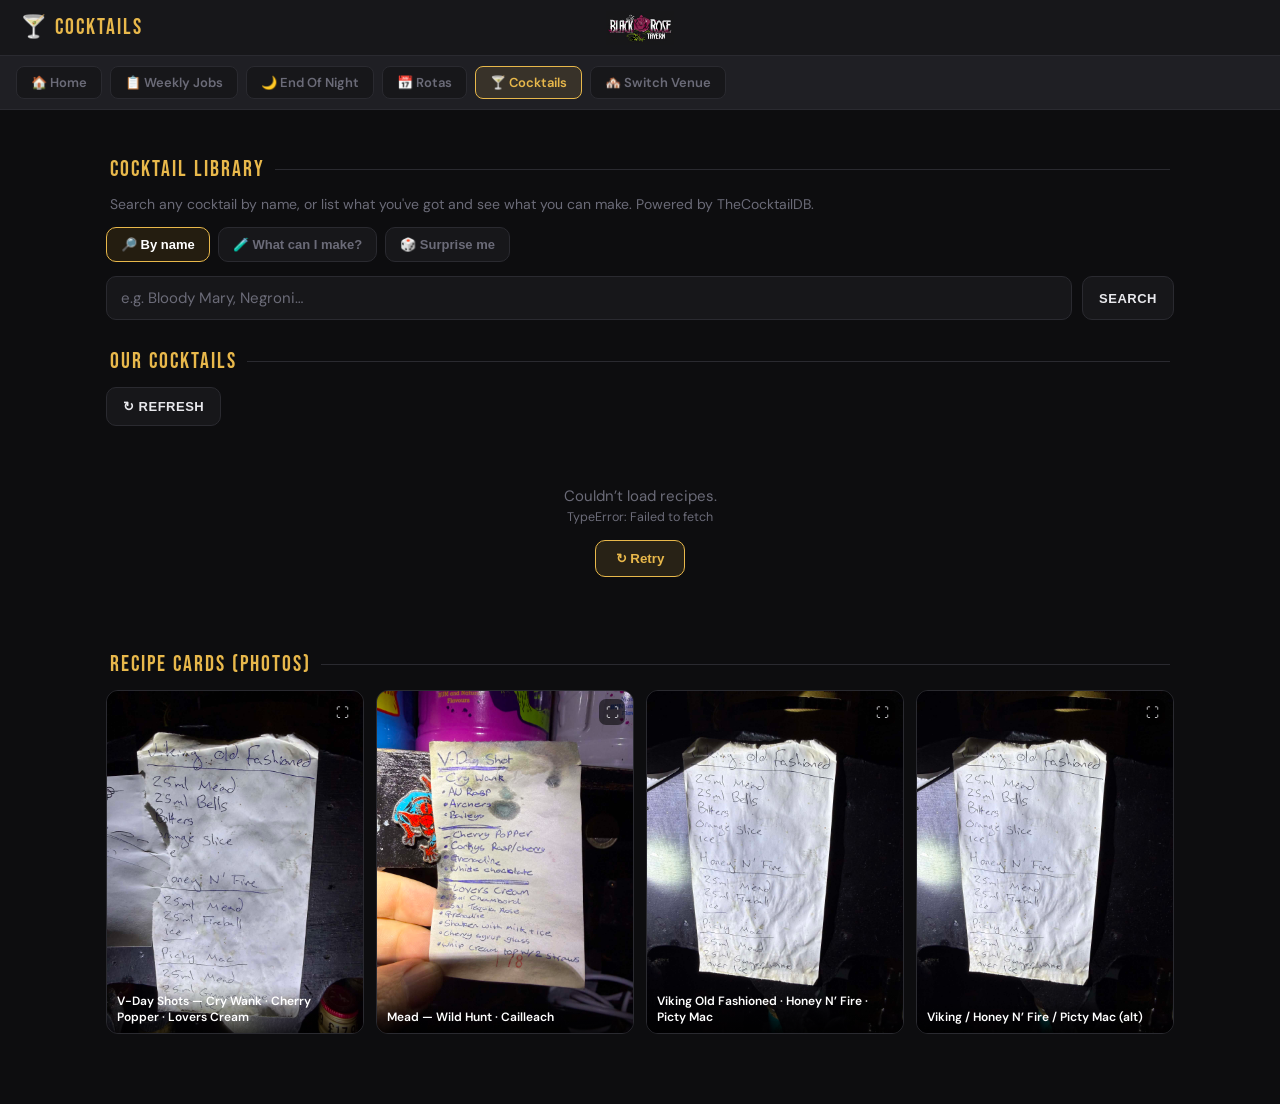
==== cocktails/index.html @ a0d9b70e "all updated posisitions" ====
<!DOCTYPE html>
<html lang="en">
<head>
<meta charset="UTF-8">
<meta name="viewport" content="width=device-width, initial-scale=1.0">
<title>Cocktails — Black Rose Tavern</title>
<link rel="preconnect" href="https://fonts.googleapis.com">
<link rel="preconnect" href="https://fonts.gstatic.com" crossorigin>
<link href="https://fonts.googleapis.com/css2?family=Bebas+Neue&family=DM+Sans:wght@300;400;500;600;700&display=swap" rel="stylesheet">
<style>
  :root{
    --bg:#0d0d0f; --surface:#17171a; --surface2:#1f1f24; --border:#2a2a30;
    --accent:#e8b84b; --accent-dim:rgba(232,184,75,0.12);
    --red:#e85d5d; --red-dim:rgba(232,93,93,0.1);
    --purple:#a78bfa; --purple-dim:rgba(167,139,250,0.12);
    --text:#e8e8ec; --muted:#6b6b78;
    /* aliases kept so the rest of the page's styles still resolve */
    --panel:#17171a; --panel-2:#1f1f24; --line:#2a2a30; --ink:#e8e8ec;
  }
  *{box-sizing:border-box}
  html,body{margin:0}
  body{background:var(--bg); color:var(--text); font-family:'DM Sans',system-ui,sans-serif;
    font-size:15px; min-height:100vh; -webkit-font-smoothing:antialiased}
  .wrap{max-width:1100px;margin:0 auto;padding:18px 16px 70px}
 
  /* shared topbar + nav (matches Weekly / EON / Dashboard) */
  .topbar{display:flex;align-items:center;justify-content:space-between;padding:0 20px;height:56px;
    background:var(--surface);border-bottom:1px solid var(--border);position:sticky;top:0;z-index:100;}
  .topbar-logo{font-family:'Bebas Neue',sans-serif;font-size:22px;letter-spacing:2px;color:var(--accent);}
  .topbar-centre-logo{position:absolute;left:50%;transform:translateX(-50%);height:34px;width:auto;pointer-events:none;}
  .topbar-right{display:flex;align-items:center;gap:8px;}
  .nav-bar{display:flex;gap:8px;background:var(--surface2);border-bottom:1px solid var(--border);
    padding:10px 16px;flex-wrap:wrap;}
  .nav-btn{padding:7px 14px;border-radius:8px;font-family:'DM Sans',sans-serif;font-size:13px;font-weight:600;
    border:1px solid var(--border);background:var(--surface);color:var(--muted);text-decoration:none;
    display:inline-block;transition:color .2s,border-color .2s;-webkit-tap-highlight-color:transparent;}
  .nav-btn:hover{color:var(--text);border-color:var(--accent);}
  .nav-btn.current{background:var(--accent-dim);color:var(--accent);border-color:var(--accent);}
 
  .section-label{font-family:'Bebas Neue';letter-spacing:2px;font-size:22px;color:var(--accent);
    margin:28px 4px 12px;display:flex;align-items:center;gap:10px}
  .section-label::after{content:'';flex:1;height:1px;background:var(--line)}
 
  .controls{display:flex;gap:10px;flex-wrap:wrap;margin:0 0 14px}
  .search{flex:1;min-width:200px;background:var(--panel);border:1px solid var(--line);border-radius:10px;
    padding:11px 14px;color:var(--ink);font-family:'DM Sans';font-size:15px}
  .search::placeholder{color:var(--muted)}
  .btn{cursor:pointer;border:1px solid var(--line);background:var(--panel);color:var(--ink);border-radius:10px;
    padding:11px 16px;font-weight:600;font-size:13px;text-transform:uppercase;letter-spacing:.5px}
  .btn:hover{border-color:var(--accent);color:var(--accent)}
 
  .cards{display:grid;grid-template-columns:repeat(auto-fill,minmax(280px,1fr));gap:14px}
  .card{border:1px solid var(--line);border-radius:14px;background:var(--panel-2);overflow:hidden;
    display:flex;flex-direction:column}
  .card h3{font-family:'Bebas Neue';letter-spacing:1.5px;font-size:21px;margin:0;padding:14px 16px;
    background:linear-gradient(180deg,#241019,#1a0c11);color:#fff;border-bottom:2px solid var(--red)}
  .card .body{padding:14px 16px;white-space:pre-wrap;line-height:1.5;font-size:15px;color:#d9d6e0}
 
  .state{text-align:center;padding:46px 20px;color:var(--muted)}
  .spinner{width:34px;height:34px;border-radius:50%;margin:0 auto 14px;border:3px solid var(--line);
    border-top-color:var(--accent);animation:spin 1s linear infinite}
  @keyframes spin{to{transform:rotate(360deg)}}
  .retry{margin-top:14px;padding:10px 20px;border-radius:10px;border:1px solid var(--accent);
    background:rgba(232,184,75,.12);color:var(--accent);font-weight:600;cursor:pointer}
 
  .lib-intro{color:var(--muted);font-size:14px;margin:0 4px 14px}
  .lib-tabs{display:flex;gap:8px;flex-wrap:wrap;margin:0 0 14px}
  .lib-tab{cursor:pointer;border:1px solid var(--line);background:var(--panel);color:var(--muted);
    border-radius:10px;padding:9px 14px;font-weight:600;font-size:13px}
  .lib-tab.active{color:#fff;border-color:var(--accent);background:#241d10}
  .hint{color:var(--muted);font-size:12px;margin:8px 4px 0}
  .chips{display:flex;gap:8px;flex-wrap:wrap;margin-top:10px}
  .chip{display:inline-flex;align-items:center;gap:7px;background:#241d10;border:1px solid var(--accent);
    color:var(--accent);border-radius:16px;padding:5px 8px 5px 12px;font-size:13px;font-weight:600}
  .chip b{font-weight:600}
  .chip .rm{cursor:pointer;width:18px;height:18px;border-radius:50%;background:rgba(232,184,75,.2);
    display:grid;place-items:center;font-size:12px;line-height:1}
  .res-group-title{font-weight:700;font-size:15px;margin:18px 4px 10px;color:var(--ink)}
  .res-group-title.good{color:#5fd08a} .res-group-title.almost{color:var(--accent)}
  .ing-line{display:flex;justify-content:space-between;gap:10px;padding:3px 0;border-bottom:1px dashed var(--line)}
  .ing-line .have{color:#5fd08a} .ing-line .miss{color:#e85d5d}
  .badge{display:inline-block;font-size:11px;font-weight:700;padding:2px 8px;border-radius:10px;margin-left:8px}
  .badge.miss{background:rgba(232,93,93,.15);color:#e85d5d}
  .recipe-detail{border:1px solid var(--line);border-radius:14px;background:var(--panel-2);overflow:hidden;margin-top:6px}
  .recipe-detail .rd-head{display:flex;gap:14px;padding:16px;border-bottom:2px solid var(--red);
    background:linear-gradient(180deg,#241019,#1a0c11)}
  .recipe-detail .rd-head img{width:96px;height:96px;border-radius:10px;object-fit:cover;flex:none}
  .recipe-detail .rd-head h3{font-family:'Bebas Neue';letter-spacing:1.5px;font-size:24px;margin:0;color:#fff}
  .recipe-detail .rd-head .meta{color:#c9b6bd;font-size:13px;margin-top:4px}
  .recipe-detail .rd-body{padding:16px}
  .recipe-detail .rd-body h4{margin:0 0 8px;font-size:14px;color:var(--accent);text-transform:uppercase;letter-spacing:1px}
  .recipe-detail .method{margin-top:14px;line-height:1.55;color:#d9d6e0;font-size:14px}
  .photos{display:grid;grid-template-columns:repeat(4,1fr);gap:12px}
  @media(max-width:640px){.photos{grid-template-columns:repeat(2,1fr)}}
  .photo{position:relative;border:1px solid var(--line);border-radius:12px;overflow:hidden;cursor:pointer;
    background:var(--panel);aspect-ratio:3/4}
  .photo img{width:100%;height:100%;object-fit:cover;display:block;transition:.25s}
  .photo:hover img{transform:scale(1.05)}
  .photo .cap{position:absolute;left:0;right:0;bottom:0;padding:8px 10px;font-size:12px;font-weight:600;
    color:#fff;background:linear-gradient(180deg,transparent,rgba(0,0,0,.8))}
  .photo .zoom{position:absolute;top:8px;right:8px;width:26px;height:26px;border-radius:7px;
    background:rgba(0,0,0,.55);display:grid;place-items:center;font-size:13px}
 
  /* lightbox */
  .lb{position:fixed;inset:0;z-index:9999;background:rgba(0,0,0,.94);display:none;
    align-items:center;justify-content:center;flex-direction:column;padding:20px}
  .lb.open{display:flex}
  .lb img{max-width:96vw;max-height:84vh;object-fit:contain;border-radius:8px;
    box-shadow:0 20px 60px rgba(0,0,0,.8);touch-action:pinch-zoom}
  .lb .cap{color:#e8e8ec;margin-top:14px;font-weight:600;letter-spacing:.5px}
  .lb .x{position:absolute;top:16px;right:20px;font-size:30px;color:#fff;cursor:pointer;
    width:46px;height:46px;display:grid;place-items:center;border-radius:10px}
  .lb .x:hover{background:rgba(255,255,255,.1)}
  .lb .arrow{position:absolute;top:50%;transform:translateY(-50%);font-size:40px;color:#fff;cursor:pointer;
    width:54px;height:80px;display:grid;place-items:center;user-select:none}
  .lb .arrow:hover{background:rgba(255,255,255,.08)}
  .lb .prev{left:8px} .lb .next{right:8px}
</style>
<script src="../bl-config.js"></script>
</head>
<body>
 
<div class="topbar" style="position:relative;">
  <div class="topbar-logo">🍸 Cocktails</div>
  <img class="topbar-centre-logo" src="../logo.jpg" alt="The Black Rose Tavern">
  <div class="topbar-right"></div>
</div>
<div class="nav-bar">
  <a class="nav-btn" id="nav-home" href="../home">🏠 Home</a>
  <a class="nav-btn" href="../weekly-cleaning">📋 Weekly Jobs</a>
  <a class="nav-btn" href="../end-of-night">🌙 End Of Night</a>
  <a class="nav-btn" href="../rotas">📅 Rotas</a>
  <span class="nav-btn current">🍸 Cocktails</span>
  <button class="nav-btn" type="button" onclick="try{var k=(window.BL_CFG&&BL_CFG.venueKey)||'v';localStorage.removeItem('bl_auth_'+k);localStorage.removeItem('bl_pin_cache_'+k);sessionStorage.clear();}catch(e){};location.href='/';" style="cursor:pointer">🏘️ Switch Venue</button>
</div>
 
<div class="wrap">
  <div class="section-label">Cocktail Library</div>
  <div class="lib-intro">Search any cocktail by name, or list what you've got and see what you can make. Powered by TheCocktailDB.</div>
 
  <div class="lib-tabs">
    <button class="lib-tab active" data-m="name" onclick="libMode('name')">🔎 By name</button>
    <button class="lib-tab" data-m="make" onclick="libMode('make')">🧪 What can I make?</button>
    <button class="lib-tab" data-m="random" onclick="doRandom()">🎲 Surprise me</button>
  </div>
 
  <div id="lib-name-panel" class="lib-panel">
    <div class="controls">
      <input class="search" id="lib-search" placeholder="e.g. Bloody Mary, Negroni…"
        onkeydown="if(event.key==='Enter')doNameSearch()">
      <button class="btn" onclick="doNameSearch()">Search</button>
    </div>
  </div>
 
  <div id="lib-make-panel" class="lib-panel" style="display:none">
    <div class="controls">
      <input class="search" id="lib-ing" placeholder="Type what you've got: gin, Campari, lemon… (Enter to add)"
        onkeydown="if(event.key==='Enter'){addIng();}">
      <button class="btn" onclick="addIng()">+ Add</button>
      <button class="btn" onclick="doMakeSearch()" id="make-go" style="border-color:var(--accent);color:var(--accent)">What can I make?</button>
    </div>
    <div class="chips" id="ing-chips"></div>
    <div class="hint">Tip: most bars assume basic mixers, ice &amp; garnishes on hand — those are listed but not counted as “missing”.</div>
  </div>
 
  <div id="lib-results"></div>
 
  <div class="section-label">Our Cocktails</div>
  <div class="controls">
    <button class="btn" onclick="loadRecipes()">↻ Refresh</button>
  </div>
  <div id="recipes"><div class="state"><div class="spinner"></div>Loading recipes…</div></div>
 
  <div class="section-label">Recipe Cards (photos)</div>
  <div class="photos" id="photos"></div>
 
</div>
 
<div class="lb" id="lb">
  <div class="x" onclick="closeLB()">✕</div>
  <div class="arrow prev" onclick="step(-1)">‹</div>
  <img id="lb-img" src="" alt="">
  <div class="arrow next" onclick="step(1)">›</div>
  <div class="cap" id="lb-cap"></div>
</div>
 
<script>
  // ---- live recipes from the Google Sheet (Name + one text column) ----
  const SHEET_ID = BL_CFG.cocktails;
  const CSV_URL  = `https://docs.google.com/spreadsheets/d/${SHEET_ID}/gviz/tq?tqx=out:csv`;
  let recipes = [];
 
  function parseCSV(text){
    const rows=[]; let row=[], cell='', q=false;
    for(let i=0;i<text.length;i++){
      const c=text[i];
      if(q){ if(c==='"'){ if(text[i+1]==='"'){cell+='"';i++;} else q=false; } else cell+=c; }
      else { if(c==='"')q=true; else if(c===','){row.push(cell);cell='';}
        else if(c==='\n'){row.push(cell);rows.push(row);row=[];cell='';}
        else if(c==='\r'){} else cell+=c; }
    }
    if(cell.length||row.length){row.push(cell);rows.push(row);}
    return rows;
  }
 
  async function loadRecipes(){
    const host=document.getElementById('recipes');
    host.innerHTML='<div class="state"><div class="spinner"></div>Loading recipes…</div>';
    try{
      const ctrl=new AbortController(); const t=setTimeout(()=>ctrl.abort(),8000);
      const csvUrl='https://docs.google.com/spreadsheets/d/'+BL_CFG.cocktails+'/gviz/tq?tqx=out:csv&_='+Date.now();
      const res=await fetch(csvUrl,{signal:ctrl.signal});
      clearTimeout(t);
      if(!res.ok) throw new Error('sheet not reachable');
      const rows=parseCSV(await res.text());
      if(!rows.length) throw new Error('empty sheet');
      // This sheet's layout: column A blank, B = name, C = recipe.
      // Header sits a row or two down, so skip any leading blank rows and a
      // header row (where the name cell literally says Name/Cocktail/Drink).
      recipes = rows
        .map(r => ({ name:(r[1]||'').trim(), body:(r[2]||'').trim() }))   // B=name, C=recipe
        .filter(r => r.name || r.body)                                    // drop fully-empty rows
        .filter(r => {
          const n=r.name.toLowerCase();
          return !(n==='name'||n==='cocktail'||n==='drink');              // drop the header row
        });
      render(recipes);
    }catch(err){
      host.innerHTML='<div class="state">Couldn’t load recipes.<br><small>'+err+'</small>'+
        '<br><button class="retry" onclick="loadRecipes()">↻ Retry</button></div>';
    }
  }
 
  function esc(s){return (s||'').replace(/[&<>]/g,c=>({'&':'&amp;','<':'&lt;','>':'&gt;'}[c]));}
 
  function render(list){
    const host=document.getElementById('recipes');
    if(!list.length){ host.innerHTML='<div class="state">No cocktails match.</div>'; return; }
    host.innerHTML='<div class="cards">'+list.map(r=>
      `<div class="card"><h3>${esc(r.name||'Untitled')}</h3><div class="body">${esc(r.body)}</div></div>`
    ).join('')+'</div>';
  }
 
  // ---- photos + lightbox ----
  const PHOTOS=[
    {src:'photos/vday-shots.jpg', cap:'V-Day Shots — Cry Wank · Cherry Popper · Lovers Cream'},
    {src:'photos/mead-wildhunt-cailleach.jpg', cap:'Mead — Wild Hunt · Cailleach'},
    {src:'photos/viking-oldfashioned-clean.jpg', cap:'Viking Old Fashioned · Honey N’ Fire · Picty Mac'},
    {src:'photos/viking-honeyfire-pictymac.jpg', cap:'Viking / Honey N’ Fire / Picty Mac (alt)'}
  ];
  let lbIndex=0;
 
  function buildPhotos(){
    document.getElementById('photos').innerHTML=PHOTOS.map((p,i)=>
      `<div class="photo" onclick="openLB(${i})">
        <img src="${p.src}" alt="${esc(p.cap)}" loading="lazy">
        <div class="zoom">⛶</div>
        <div class="cap">${esc(p.cap)}</div>
      </div>`).join('');
  }
  function openLB(i){
    lbIndex=i;
    document.getElementById('lb-img').src=PHOTOS[i].src;
    document.getElementById('lb-cap').textContent=PHOTOS[i].cap;
    document.getElementById('lb').classList.add('open');
  }
  function closeLB(){document.getElementById('lb').classList.remove('open');}
  function step(d){ lbIndex=(lbIndex+d+PHOTOS.length)%PHOTOS.length; openLB(lbIndex); }
  document.getElementById('lb').addEventListener('click',e=>{ if(e.target.id==='lb') closeLB(); });
  document.addEventListener('keydown',e=>{
    if(!document.getElementById('lb').classList.contains('open'))return;
    if(e.key==='Escape')closeLB(); else if(e.key==='ArrowLeft')step(-1); else if(e.key==='ArrowRight')step(1);
  });
 
  // ====== COCKTAIL LIBRARY (TheCocktailDB, free test key '1') ======
  const CDB='https://www.thecocktaildb.com/api/json/v1/1/';
  const cache={lookup:{}, filter:{}};
  // ingredients most bars just have — not counted as "missing"
  const BASICS=['ice','water','sugar','sugar syrup','simple syrup','salt','pepper','soda water',
    'club soda','tonic water','lemonade','cola','coke','orange juice','lemon juice','lime juice',
    'lemon','lime','orange','mint','lemon peel','orange peel','lime peel','egg white','cream',
    'milk','grenadine','bitters','angostura bitters','nutmeg','cinnamon','honey','tabasco',
    'worcestershire sauce','tomato juice','ginger ale','tonic','cherry','olive'];
  const norm=s=>(s||'').toLowerCase().replace(/[^a-z0-9 ]/g,'').replace(/\bjuice\b/,'').trim();
  const isBasic=name=>{const n=norm(name);return BASICS.some(b=>{const nb=norm(b);return n===nb||n.includes(nb)||nb.includes(n);});};
 
  let myIng=[];   // ingredients the user has typed
 
  function libMode(m){
    document.querySelectorAll('.lib-tab').forEach(t=>t.classList.toggle('active',t.dataset.m===m));
    document.getElementById('lib-name-panel').style.display = m==='name'?'':'none';
    document.getElementById('lib-make-panel').style.display = m==='make'?'':'none';
    if(m!=='random') document.getElementById('lib-results').innerHTML='';
  }
 
  async function cdbGet(kind,q){
    const key=kind+':'+q;
    const store = kind==='lookup'?cache.lookup:cache.filter;
    if(store[key]) return store[key];
    const ctrl=new AbortController(); const t=setTimeout(()=>ctrl.abort(),8000);
    try{
      let url;
      if(kind==='search') url=CDB+'search.php?s='+encodeURIComponent(q);
      else if(kind==='filter') url=CDB+'filter.php?i='+encodeURIComponent(q);
      else if(kind==='lookup') url=CDB+'lookup.php?i='+encodeURIComponent(q);
      else if(kind==='random') url=CDB+'random.php';
      const res=await fetch(url,{signal:ctrl.signal}); clearTimeout(t);
      if(!res.ok) throw new Error('lookup failed');
      const data=await res.json();
      store[key]=data; return data;
    }catch(e){ clearTimeout(t); throw e; }
  }
 
  function ingredientsOf(d){
    const out=[];
    for(let i=1;i<=15;i++){
      const ing=d['strIngredient'+i], me=d['strMeasure'+i];
      if(ing&&ing.trim()) out.push({ing:ing.trim(), measure:(me||'').trim()});
    }
    return out;
  }
 
  function recipeDetailHTML(d, withMatch){
    const ings=ingredientsOf(d);
    let body='';
    if(withMatch){
      const have=myIng.map(norm);
      const lines=ings.map(x=>{
        const got = have.some(h=>{const ni=norm(x.ing); return ni===h||ni.includes(h)||h.includes(ni);}) || isBasic(x.ing);
        const tag = got?'<span class="have">✓ have</span>':'<span class="miss">✗ missing</span>';
        return `<div class="ing-line"><span>${esc(x.measure)} ${esc(x.ing)}${isBasic(x.ing)?' <span style="color:var(--muted)">(basic)</span>':''}</span>${tag}</div>`;
      }).join('');
      body=`<h4>Ingredients</h4>${lines}`;
    } else {
      body=`<h4>Ingredients</h4>`+ings.map(x=>
        `<div class="ing-line"><span>${esc(x.ing)}</span><span style="color:var(--muted)">${esc(x.measure)}</span></div>`).join('');
    }
    const meta=[d.strCategory,d.strAlcoholic,d.strGlass].filter(Boolean).join(' · ');
    return `<div class="recipe-detail">
      <div class="rd-head">
        ${d.strDrinkThumb?`<img src="${d.strDrinkThumb}" alt="${esc(d.strDrink)}" loading="lazy">`:''}
        <div><h3>${esc(d.strDrink)}</h3><div class="meta">${esc(meta)}</div></div>
      </div>
      <div class="rd-body">${body}
        ${d.strInstructions?`<div class="method"><h4>Method</h4>${esc(d.strInstructions)}</div>`:''}
      </div></div>`;
  }
 
  async function doNameSearch(){
    const q=document.getElementById('lib-search').value.trim();
    const host=document.getElementById('lib-results');
    if(!q){host.innerHTML='';return;}
    host.innerHTML='<div class="state"><div class="spinner"></div>Searching…</div>';
    try{
      const data=await cdbGet('search',q);
      if(!data.drinks){ host.innerHTML='<div class="state">No cocktail found for “'+esc(q)+'”.</div>'; return; }
      host.innerHTML=data.drinks.map(d=>recipeDetailHTML(d,false)).join('');
    }catch(e){
      host.innerHTML='<div class="state">Couldn’t reach the library.<br><button class="retry" onclick="doNameSearch()">↻ Retry</button></div>';
    }
  }
 
  async function doRandom(){
    libMode('random');
    const host=document.getElementById('lib-results');
    host.innerHTML='<div class="state"><div class="spinner"></div>Pouring something…</div>';
    try{
      const data=await cdbGet('random','');
      cache.filter['random:']=null; // never cache random
      host.innerHTML=recipeDetailHTML(data.drinks[0],false);
    }catch(e){
      host.innerHTML='<div class="state">Couldn’t fetch a random one.<br><button class="retry" onclick="doRandom()">↻ Retry</button></div>';
    }
  }
 
  // ---- "what can I make" ----
  function renderChips(){
    document.getElementById('ing-chips').innerHTML=myIng.map((x,i)=>
      `<span class="chip"><b>${esc(x)}</b><span class="rm" onclick="rmIng(${i})">✕</span></span>`).join('');
  }
  function addIng(){
    const el=document.getElementById('lib-ing'); const v=el.value.trim();
    if(v && !myIng.map(norm).includes(norm(v))) myIng.push(v);
    el.value=''; renderChips();
  }
  function rmIng(i){ myIng.splice(i,1); renderChips(); }
 
  async function doMakeSearch(){
    addIng(); // capture anything still in the box
    const host=document.getElementById('lib-results');
    if(!myIng.length){ host.innerHTML='<div class="state">Add a few things you’ve got first.</div>'; return; }
    if(myIng.length>6){ host.innerHTML='<div class="state">Try up to 6 ingredients at a time to keep it quick.</div>'; return; }
    host.innerHTML='<div class="state"><div class="spinner"></div>Working out what you can make…</div>';
    try{
      // 1) get candidate drinks for each non-basic ingredient
      const searchIng=myIng.filter(x=>!isBasic(x));
      const useIng = searchIng.length?searchIng:myIng;
      const lists=await Promise.all(useIng.map(x=>cdbGet('filter',x).then(d=>d.drinks||[]).catch(()=>[])));
      // tally how many of the user's ingredients each drink id appeared under
      const tally={}; const meta={};
      lists.forEach(list=>list.forEach(d=>{ tally[d.idDrink]=(tally[d.idDrink]||0)+1; meta[d.idDrink]=d; }));
      const ids=Object.keys(tally);
      if(!ids.length){ host.innerHTML='<div class="state">Nothing matched those. Try different or fewer items.</div>'; return; }
      // 2) rank by overlap, look up the top ~24 for full ingredient detail
      ids.sort((a,b)=>tally[b]-tally[a]);
      const top=ids.slice(0,24);
      const details=await Promise.all(top.map(id=>cdbGet('lookup',id).then(d=>d.drinks&&d.drinks[0]).catch(()=>null)));
      const have=myIng.map(norm);
      const canMake=[], almost=[];
      details.filter(Boolean).forEach(d=>{
        const ings=ingredientsOf(d);
        const missing=ings.filter(x=>{
          const ni=norm(x.ing);
          const got=have.some(h=>ni===h||ni.includes(h)||h.includes(ni));
          return !got && !isBasic(x.ing);
        });
        if(missing.length===0) canMake.push({d});
        else if(missing.length===1) almost.push({d,missing:missing[0].ing});
      });
      let html='';
      if(canMake.length){
        html+='<div class="res-group-title good">✓ You can make these now ('+canMake.length+')</div>';
        html+=canMake.map(x=>recipeDetailHTML(x.d,true)).join('');
      }
      if(almost.length){
        html+='<div class="res-group-title almost">○ Almost — missing just one thing ('+almost.length+')</div>';
        html+=almost.map(x=>'<div style="margin-bottom:6px"><span class="badge miss">missing: '+esc(x.missing)+'</span></div>'+recipeDetailHTML(x.d,true)).join('');
      }
      if(!html) html='<div class="state">No close matches. Add another spirit or mixer and try again.</div>';
      host.innerHTML=html;
    }catch(e){
      host.innerHTML='<div class="state">Couldn’t reach the library.<br><button class="retry" onclick="doMakeSearch()">↻ Retry</button></div>';
    }
  }
 
  buildPhotos();
  (window.BLConfig&&BLConfig.refresh?BLConfig.refresh():Promise.resolve()).catch(function(){}).then(loadRecipes);
</script>
</body>
</html>
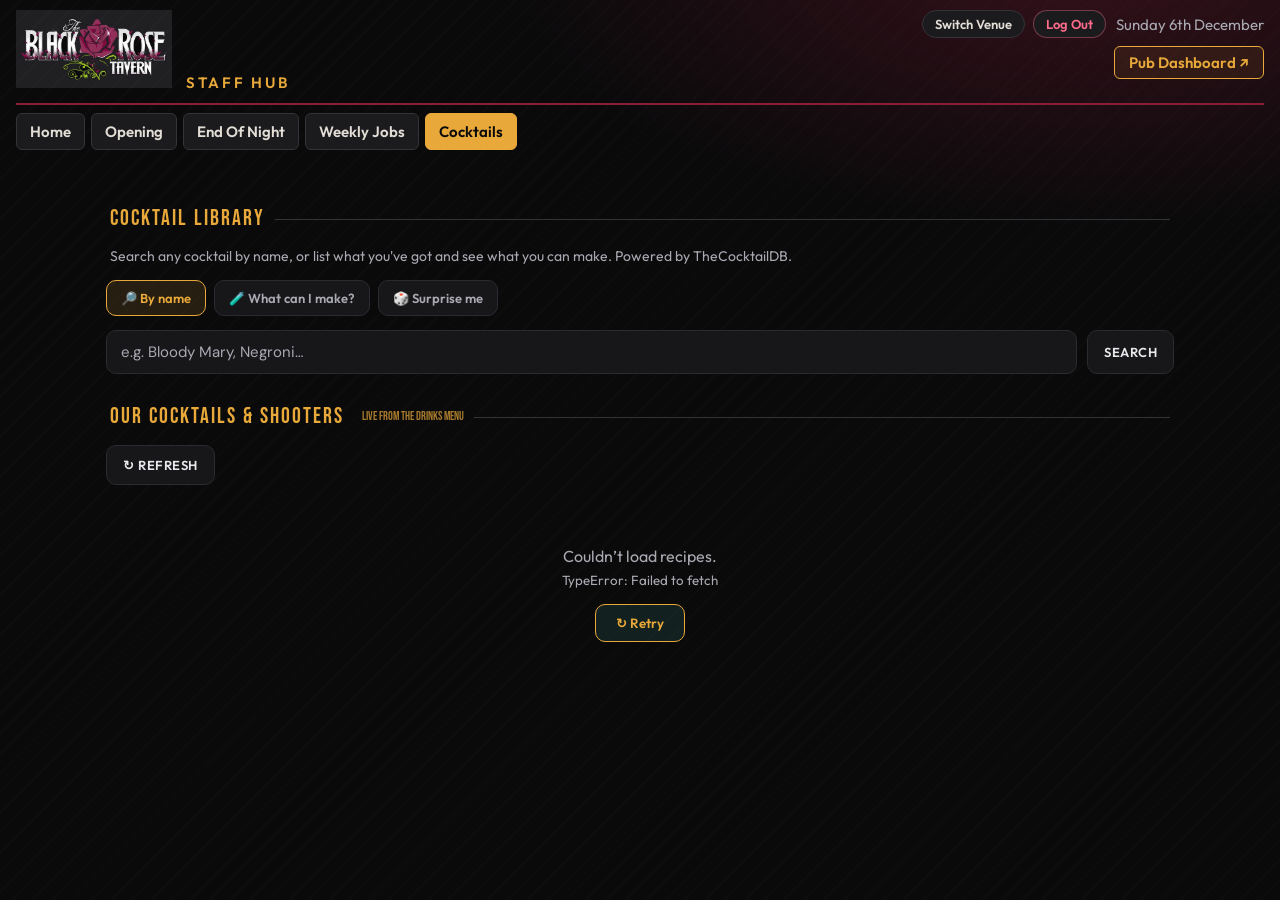
==== commit 561e5908: "Black Rose Staff Hub: today's Banshee design with Black Rose branding and job lists - End of Night g" ====
--- a/cocktails/index.html
+++ b/cocktails/index.html
@@ -10,7 +10,7 @@
 <style>
   :root{
     --bg:#0d0d0f; --surface:#17171a; --surface2:#1f1f24; --border:#2a2a30;
-    --accent:#e8b84b; --accent-dim:rgba(232,184,75,0.12);
+    --accent:#4fb8a8; --accent-dim:rgba(79,184,168,0.12);
     --red:#e85d5d; --red-dim:rgba(232,93,93,0.1);
     --purple:#a78bfa; --purple-dim:rgba(167,139,250,0.12);
     --text:#e8e8ec; --muted:#6b6b78;
@@ -54,6 +54,10 @@
     display:flex;flex-direction:column}
   .card h3{font-family:'Bebas Neue';letter-spacing:1.5px;font-size:21px;margin:0;padding:14px 16px;
     background:linear-gradient(180deg,#241019,#1a0c11);color:#fff;border-bottom:2px solid var(--red)}
+  .grp-title{font-family:'Alfa Slab One',Georgia,serif;font-size:22px;margin:18px 0 10px;color:#fff;text-shadow:2px 2px 0 #3b0a14}
+  .grp-title:first-child{margin-top:4px}.grp-title small{font:600 14px 'Outfit',sans-serif;color:var(--accent,#e8a93a);margin-left:6px;text-shadow:none}
+  .src-note{font-size:12px;font-weight:500;letter-spacing:0;text-transform:none;opacity:.7;margin-left:8px}
+  .card.off{opacity:.55}.off-tag{float:right;font:700 12px 'Outfit',sans-serif;letter-spacing:.06em;color:#ff6b8b;border:1px solid #ff6b8b88;border-radius:999px;padding:2px 8px;margin-top:3px}
   .card .body{padding:14px 16px;white-space:pre-wrap;line-height:1.5;font-size:15px;color:#d9d6e0}
  
   .state{text-align:center;padding:46px 20px;color:var(--muted)}
@@ -61,7 +65,7 @@
     border-top-color:var(--accent);animation:spin 1s linear infinite}
   @keyframes spin{to{transform:rotate(360deg)}}
   .retry{margin-top:14px;padding:10px 20px;border-radius:10px;border:1px solid var(--accent);
-    background:rgba(232,184,75,.12);color:var(--accent);font-weight:600;cursor:pointer}
+    background:rgba(79,184,168,.12);color:var(--accent);font-weight:600;cursor:pointer}
  
   .lib-intro{color:var(--muted);font-size:14px;margin:0 4px 14px}
   .lib-tabs{display:flex;gap:8px;flex-wrap:wrap;margin:0 0 14px}
@@ -73,7 +77,7 @@
   .chip{display:inline-flex;align-items:center;gap:7px;background:#241d10;border:1px solid var(--accent);
     color:var(--accent);border-radius:16px;padding:5px 8px 5px 12px;font-size:13px;font-weight:600}
   .chip b{font-weight:600}
-  .chip .rm{cursor:pointer;width:18px;height:18px;border-radius:50%;background:rgba(232,184,75,.2);
+  .chip .rm{cursor:pointer;width:18px;height:18px;border-radius:50%;background:rgba(79,184,168,.2);
     display:grid;place-items:center;font-size:12px;line-height:1}
   .res-group-title{font-weight:700;font-size:15px;margin:18px 4px 10px;color:var(--ink)}
   .res-group-title.good{color:#5fd08a} .res-group-title.almost{color:var(--accent)}
@@ -115,8 +119,35 @@
     width:54px;height:80px;display:grid;place-items:center;user-select:none}
   .lb .arrow:hover{background:rgba(255,255,255,.08)}
   .lb .prev{left:8px} .lb .next{right:8px}
+  /* ---- Banshee look: navy, purple, lime ---- */
+  .card{background:#141416!important;border-color:#333338!important}
+  .card h3,.recipe-detail .rd-head{background:linear-gradient(180deg,#232327,#1b1b1e)!important;border-bottom:2px solid #a3304e!important;font-family:'Alfa Slab One',Georgia,serif!important;letter-spacing:.01em!important;font-size:18px!important}
+  .recipe-detail{background:#141416!important;border-color:#333338!important}
+  .recipe-detail .rd-head .meta{color:#a9a9b2!important}
+  .card .body,.recipe-detail .method{color:#e2ddd5!important}
+  .lib-tab.active{background:rgba(232,169,58,.12)!important;border-color:#e8a93a!important;color:#e8a93a!important}
+  .chip{background:rgba(139,29,56,.18)!important;border-color:#a3304e!important}
+  .chip .rm{background:rgba(139,29,56,.35)!important}
+  .section-label{color:#e8a93a!important}
+  .section-label::after{background:#333338!important}
+  .btn:hover{border-color:#e8a93a!important;color:#e8a93a!important}
+  .ing-line .miss,.badge.miss{color:#ff8fa8!important}
+  /* menu list: Cocktails and Shooters side by side, one compact row per drink */
+  .mx-cols{display:grid;grid-template-columns:1fr 1fr;gap:16px;align-items:start}
+  @media(max-width:700px){.mx-cols{grid-template-columns:1fr}}
+  .mx-grp .grp-title{margin:0 0 8px}
+  .mx-list{background:#141416;border:1px solid #333338;border-radius:12px;overflow:hidden}
+  .mx-row{padding:9px 14px;border-bottom:1px solid #26262a}
+  .mx-row:last-child{border-bottom:0}
+  .mx-row:nth-child(even){background:#161618}
+  .mx-name{font:600 16px 'Outfit',sans-serif;color:#fff}
+  .mx-desc{font:400 14px/1.35 'Outfit',sans-serif;color:#a9a9b2;margin-top:1px}
+  .mx-row.off{opacity:.5}.mx-row.off .mx-name{text-decoration:line-through;text-decoration-color:#ff6b8b}
+  .off-tag{float:right;font:700 11px 'Outfit',sans-serif;letter-spacing:.06em;color:#ff6b8b;border:1px solid #ff6b8b88;border-radius:999px;padding:1px 8px;margin-top:2px;text-decoration:none}
 </style>
 <script src="../bl-config.js"></script>
+<script src="../bl-header.js" defer></script>
+<link rel="stylesheet" href="../bl-style.css">
 </head>
 <body>
  
@@ -126,13 +157,16 @@
   <div class="topbar-right"></div>
 </div>
 <div class="nav-bar">
-  <a class="nav-btn" id="nav-home" href="../home">🏠 Home</a>
-  <a class="nav-btn" href="../weekly-cleaning">📋 Weekly Jobs</a>
-  <a class="nav-btn" href="../end-of-night">🌙 End Of Night</a>
-  <a class="nav-btn" href="../rotas">📅 Rotas</a>
-  <span class="nav-btn current">🍸 Cocktails</span>
-  <button class="nav-btn" type="button" onclick="try{var k=(window.BL_CFG&&BL_CFG.venueKey)||'v';localStorage.removeItem('bl_auth_'+k);localStorage.removeItem('bl_pin_cache_'+k);sessionStorage.clear();}catch(e){};location.href='/';" style="cursor:pointer">🏘️ Switch Venue</button>
-</div>
+  <a class="nav-btn" id="nav-home" href="../home">Home</a>
+  <a class="nav-btn" href="../end-of-night/?mode=opening">Opening</a>
+    <a class="nav-btn" href="../end-of-night">End Of Night</a>
+  <a class="nav-btn" href="../weekly-cleaning">Weekly Jobs</a>
+  <span class="nav-btn current">Cocktails</span>
+  <a class="nav-btn" href="http://eddrock79nas:8101/">Pub Dashboard</a>
+  <a class="nav-btn" id="nav-dash" href="../dashboard" style="display:none;background:var(--purple-dim);color:var(--purple);border-color:var(--purple)">Dashboard</a>
+  <button class="nav-btn" type="button" onclick="BLAuth.switchVenue()" style="cursor:pointer">Switch Venue</button>
+  <button class="nav-btn" onclick="BLAuth.logout()" style="cursor:pointer;color:var(--red);border-color:var(--red)">Log Out</button>
+  </div>
  
 <div class="wrap">
   <div class="section-label">Cocktail Library</div>
@@ -165,14 +199,12 @@
  
   <div id="lib-results"></div>
  
-  <div class="section-label">Our Cocktails</div>
+  <div class="section-label">Our Cocktails &amp; Shooters <span class="src-note">live from the drinks menu</span></div>
   <div class="controls">
     <button class="btn" onclick="loadRecipes()">↻ Refresh</button>
   </div>
   <div id="recipes"><div class="state"><div class="spinner"></div>Loading recipes…</div></div>
  
-  <div class="section-label">Recipe Cards (photos)</div>
-  <div class="photos" id="photos"></div>
  
 </div>
  
@@ -203,7 +235,26 @@
     return rows;
   }
  
+  // ---- live Cocktails + Shooters from the drinks menu (same database the menu site uses) ----
+  const MENU_DOC='https://firestore.googleapis.com/v1/projects/rockboard-2b240/databases/(default)/documents/blackrose/menu';
+  function fixText(t){return String(t||'').replace(/Kahl\uFFFDa/g,'Kahlúa').replace(/cr\uFFFDme/gi,'crème').replace(/Passo\uFFFD/g,'Passoã').replace(/\uFFFD/g,'').replace(/\s+/g,' ').trim();}
   async function loadRecipes(){
+    const host=document.getElementById('recipes');
+    host.innerHTML='<div class="state"><div class="spinner"></div>Loading the menu…</div>';
+    try{
+      const ctrl=new AbortController(); const t=setTimeout(()=>ctrl.abort(),8000);
+      const res=await fetch(MENU_DOC+'?t='+Date.now(),{signal:ctrl.signal,cache:'no-store'}); clearTimeout(t);
+      if(!res.ok) throw new Error('menu not reachable');
+      const doc=await res.json(); const m=JSON.parse(doc.fields.json.stringValue);
+      const pick=(id,re)=>(m.categories||[]).find(c=>c.id===id)||(m.categories||[]).find(c=>re.test(c.name||''));
+      const groups=[['Cocktails',pick('cocktails',/cocktail/i)],['Shooters',pick('shooters',/shooter|shot/i)]].filter(g=>g[1]&&(g[1].items||[]).length);
+      if(!groups.length) throw new Error('no cocktails on the menu');
+      host.innerHTML='<div class="mx-cols">'+groups.map(([title,c])=>
+        `<section class="mx-grp"><div class="grp-title">${title} <small>${c.items.length}</small></div><div class="mx-list">${c.items.map(i=>
+          `<div class="mx-row${i.unavailable?' off':''}"><div class="mx-name">${esc(fixText(i.name))}${i.unavailable?'<span class="off-tag">86’d</span>':''}</div><div class="mx-desc">${esc(fixText(i.desc))}</div></div>`).join('')}</div></section>`).join('')+'</div>';
+    }catch(err){ loadSheetRecipes(); }
+  }
+  async function loadSheetRecipes(){
     const host=document.getElementById('recipes');
     host.innerHTML='<div class="state"><div class="spinner"></div>Loading recipes…</div>';
     try{
@@ -225,6 +276,7 @@
           return !(n==='name'||n==='cocktail'||n==='drink');              // drop the header row
         });
       render(recipes);
+      host.insertAdjacentHTML('afterbegin','<div class="state" style="padding:8px 0">Couldn’t reach the drinks menu, so this is the older recipe sheet.</div>');
     }catch(err){
       host.innerHTML='<div class="state">Couldn’t load recipes.<br><small>'+err+'</small>'+
         '<br><button class="retry" onclick="loadRecipes()">↻ Retry</button></div>';
@@ -251,7 +303,8 @@
   let lbIndex=0;
  
   function buildPhotos(){
-    document.getElementById('photos').innerHTML=PHOTOS.map((p,i)=>
+    const host=document.getElementById('photos'); if(!host) return;
+    host.innerHTML=PHOTOS.map((p,i)=>
       `<div class="photo" onclick="openLB(${i})">
         <img src="${p.src}" alt="${esc(p.cap)}" loading="lazy">
         <div class="zoom">⛶</div>
--- a/bl-style.css
+++ b/bl-style.css
@@ -0,0 +1,83 @@
+@import url('https://fonts.googleapis.com/css2?family=Alfa+Slab+One&family=Outfit:wght@400;500;600;700&display=swap');
+/* Staff Hub - dashboard look. Loaded last on every page so it overrides each page's own colours.
+   To undo: remove the <link href="../bl-style.css"> line from the pages (or restore branch backup-before-dashboard-style). */
+@import url('https://fonts.googleapis.com/css2?family=Barlow+Condensed:wght@500;600;700&family=Barlow:wght@400;500;600&display=swap');
+:root{
+  --bg:#0e1012;--surface:#17191c;--surface2:#121417;--border:#272b30;
+  --accent:#4fb8a8;--accent-dim:rgba(79,184,168,.14);
+  --text:#d6d9de;--muted:#8a919b;
+  --dash-display:"Barlow Condensed","Arial Narrow",system-ui,sans-serif;
+}
+html,body{background:var(--bg)!important;color:var(--text)}
+body{font-family:Barlow,system-ui,-apple-system,"Segoe UI",sans-serif!important;font-size:16px;line-height:1.4}
+/* header */
+.topbar{background:transparent!important;border-bottom:1px solid var(--border)!important;margin:0 16px;padding-left:0!important;padding-right:0!important;position:static!important}
+/* tabs */
+.nav-bar{background:transparent!important;border:0!important;padding:6px 16px 8px!important;gap:6px!important}
+.nav-btn{font-family:Barlow,sans-serif!important;font-size:15px!important;line-height:1.4!important;padding:7px 16px!important;border-radius:6px!important;background:var(--surface2)!important;border:1px solid var(--border)!important}
+.nav-btn.current{background:var(--accent)!important;color:#0e1012!important;border-color:var(--accent)!important}
+.nav-btn.mgr{background:var(--surface2)!important}
+/* cards */
+.card{background:var(--surface)!important;border:1px solid var(--border)!important;border-radius:8px!important;padding:11px 13px!important}
+.card-title,.section-title,.card h2{font-family:var(--dash-display)!important;font-weight:600!important;font-size:16px!important;letter-spacing:.06em!important;text-transform:uppercase!important;color:var(--text)!important}
+.ticker{background:var(--surface)!important;border-radius:8px!important}
+/* inputs / buttons keep working, just match the palette */
+input,select,textarea{font-family:Barlow,sans-serif}
+/* link out to the pub dashboard (sits in the header, top right, under the date) */
+.bl-xlink{font-family:Barlow,sans-serif;font-size:15px;font-weight:600;line-height:1.4;padding:5px 14px;border:1px dashed var(--border);border-radius:6px;background:var(--surface2);color:var(--muted);text-decoration:none;white-space:nowrap}
+
+/* ===== Banshee look (navy, purple, lime; Bevan + Signika) - matches the Banshee board and the new end of night page ===== */
+html:root{
+  --bg:#0a0a0b;--surface:#111113;--surface2:#1b1b1e;--border:#2a2a2e;
+  --accent:#e8a93a;--accent-dim:rgba(232,169,58,.14);
+  --text:#ffffff;--muted:#a9a9b2;
+  --green:#e8a93a;--green-dim:rgba(232,169,58,.12);--done-bg:rgba(232,169,58,.08);
+  --purple:#a3304e;--purple-dim:rgba(139,29,56,.2);--red:#ff6b8b;--red-dim:rgba(255,107,139,.1);
+  --dash-display:"Alfa Slab One",Georgia,serif;
+}
+html,body{background:radial-gradient(900px 420px at 85% -5%,#8b1d3855 0,transparent 65%),repeating-linear-gradient(135deg,#ffffff03 0 2px,transparent 2px 14px),#0a0a0b!important;background-attachment:fixed!important}
+body{font-family:"Outfit",system-ui,-apple-system,"Segoe UI",sans-serif!important}
+input,select,textarea,button{font-family:"Outfit",sans-serif}
+.topbar{border-bottom:2px solid #8b1d38!important}
+.topbar .bl-tag{color:#e8a93a!important;font-family:"Outfit",sans-serif!important;font-weight:600;letter-spacing:.18em!important;font-size:15px!important}
+.card{background:linear-gradient(180deg,#141416,#0f0f11)!important;border-color:#333338!important;border-radius:12px!important}
+.card-title,.section-title,.card h2{font-family:"Alfa Slab One",Georgia,serif!important;font-weight:400!important;letter-spacing:.01em!important;color:#fff!important;text-shadow:2px 2px 0 #3b0a14}
+/* tab row: compact and always one line (scrolls sideways only if the screen is too narrow) */
+.nav-bar{display:flex!important;flex-wrap:nowrap!important;overflow-x:auto;scrollbar-width:none;-webkit-overflow-scrolling:touch;gap:6px!important;padding:8px 16px!important}
+.nav-bar::-webkit-scrollbar{display:none}
+.nav-btn{flex:none;white-space:nowrap;font-family:"Outfit",sans-serif!important;font-size:15px!important;font-weight:600!important;padding:7px 13px!important;background:#1b1b1e!important;border-color:#333338!important;color:#e2ddd5!important}
+.nav-btn:hover{border-color:#e8a93a!important;color:#e8a93a!important}
+.nav-btn.current{background:#e8a93a!important;color:#0a0a0b!important;border-color:#e8a93a!important}
+/* Switch Venue / Log Out live in the header now (see bl-header.js) */
+.bl-acts{display:flex;gap:8px;align-items:center}
+.bl-mini{font:600 13px "Outfit",sans-serif!important;padding:5px 12px!important;border-radius:999px!important;border:1px solid #333338!important;background:#1b1b1e!important;color:#e2ddd5!important;cursor:pointer;white-space:nowrap}
+.bl-mini.out{color:#ff6b8b!important;border-color:#ff6b8b66!important}
+/* Pub Dashboard: a clear lime button everywhere, filled and larger on the Home page */
+.bl-xlink{font-family:"Outfit",sans-serif!important;color:#e8a93a!important;border:1px solid #e8a93a!important;background:rgba(232,169,58,.08)!important}
+.bl-xlink::after{content:" ↗"}
+.bl-xlink.hot{background:#e8a93a!important;color:#0a0a0b!important;font-size:17px!important;padding:9px 20px!important;border-radius:10px!important;box-shadow:0 0 0 4px rgba(232,169,58,.18)}
+@media(max-width:640px){.bl-mini{padding:4px 9px!important;font-size:12px!important}}
+/* PIN sign-in screen (each page has its own; these make them all match) */
+#pin-screen{background:radial-gradient(700px 360px at 50% 0%,#8b1d3866 0,transparent 70%),#0a0a0b!important}
+.pin-logo{font-family:"Alfa Slab One",Georgia,serif!important;letter-spacing:.02em!important;color:#fff!important;text-transform:uppercase;text-shadow:3px 3px 0 #8b1d38}
+.pin-sub{color:#e8a93a!important;font-family:"Outfit",sans-serif!important;font-weight:600}
+.pin-key{background:#1b1b1e!important;border:1px solid #333338!important;color:#fff!important;font-family:"Outfit",sans-serif!important}
+.pin-key:active,.pin-key:hover{border-color:#e8a93a!important;background:#1b2550!important}
+.pin-dot{border-color:#4a4a52!important}.pin-dot.filled{background:#e8a93a!important;border-color:#e8a93a!important}
+/* the shared sign-in screen drawn by bl-auth.js */
+#bl-auth-overlay{background:radial-gradient(700px 360px at 50% 0%,#8b1d3866 0,transparent 70%),#0a0a0b!important;color:#fff!important}
+#bl-auth-overlay .bla-logo{font-family:"Alfa Slab One",Georgia,serif!important;letter-spacing:.02em!important;color:#fff!important;text-transform:uppercase;text-shadow:3px 3px 0 #8b1d38}
+#bl-auth-overlay .bla-sub{color:#e8a93a!important;font-family:"Outfit",sans-serif!important;font-weight:600}
+#bl-auth-overlay .bla-key{background:#1b1b1e!important;border:1px solid #333338!important;color:#fff!important;font-family:"Outfit",sans-serif!important}
+#bl-auth-overlay .bla-key:active,#bl-auth-overlay .bla-key:hover{border-color:#e8a93a!important;background:#1b2550!important}
+#bl-auth-overlay .bla-dot{border-color:#4a4a52!important}
+#bl-auth-overlay .bla-dot.filled{background:#e8a93a!important;border-color:#e8a93a!important}
+#bl-auth-overlay .bla-dot.error{background:#ff6b8b!important;border-color:#ff6b8b!important}
+#bl-auth-overlay .bla-msg{font-family:"Outfit",sans-serif!important}
+#bl-auth-overlay .bla-chip,#bl-auth-overlay .bla-switch,#bl-auth-overlay .bla-logout,#bl-auth-overlay .bla-cancel,#bl-auth-overlay .bla-retry{font-family:"Outfit",sans-serif!important;border-color:#333338!important}
+/* the floating "Signed in: Staff · Logout" chip sat over the handover note box; Log Out is in the header on every page now */
+#bla-chip,.bla-chip{display:none!important}
+/* sheet status pill (Connected / Syncing / Error) matches the other header buttons */
+.gs-status{font:600 13px "Outfit",sans-serif!important;padding:5px 12px!important;border-radius:999px!important;background:#1b1b1e!important;border:1px solid #333338!important;color:#e2ddd5!important;white-space:nowrap}
+.gs-status.connected{color:#e8a93a!important;border-color:#e8a93a88!important}
+.gs-status.error{color:#ff6b8b!important;border-color:#ff6b8b88!important}
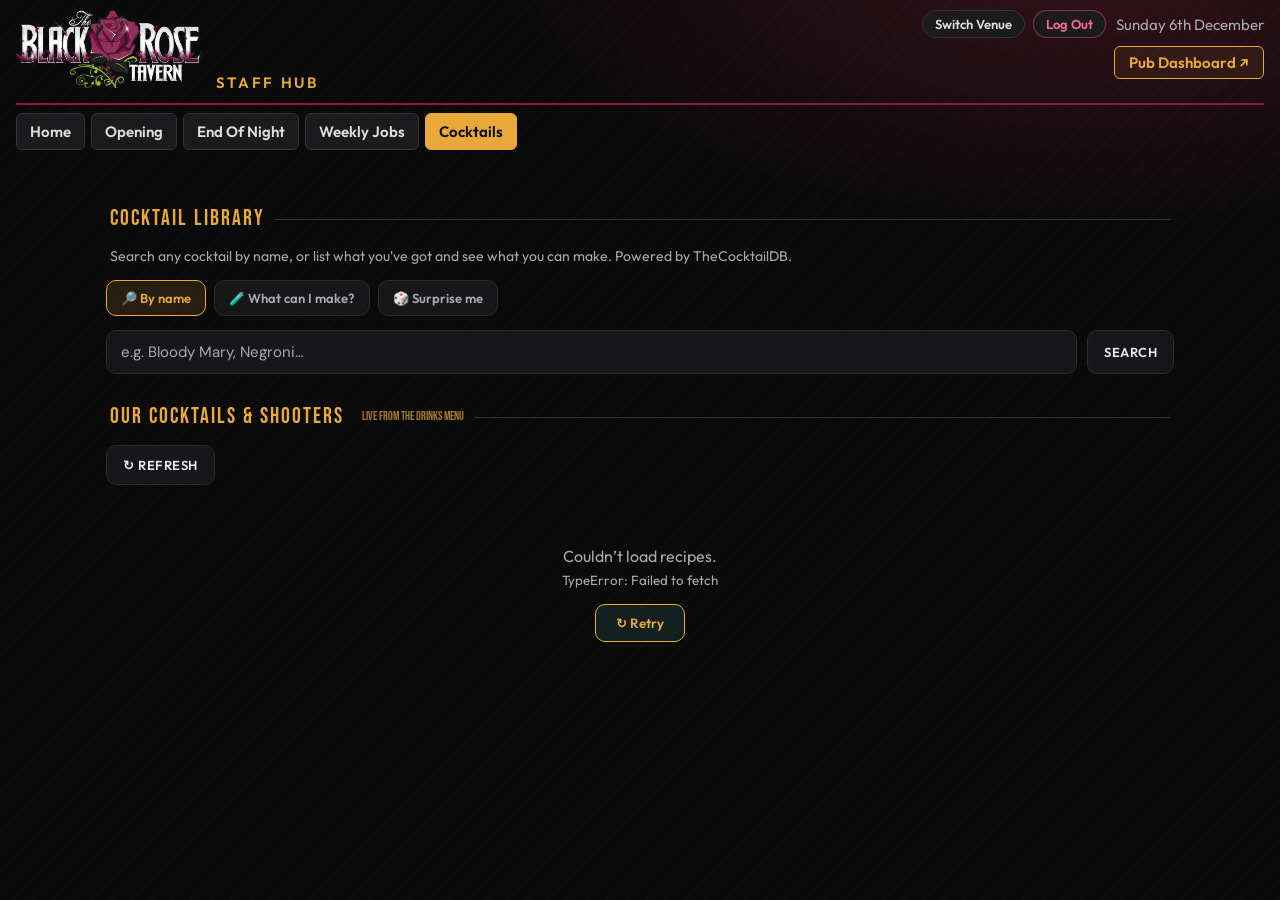
==== commit 4ce93bae: "Black Rose: board logo, Pub Dashboard :8102, Alannah, edit names, beer garden panel - Logo: the boar" ====
--- a/cocktails/index.html
+++ b/cocktails/index.html
@@ -162,7 +162,7 @@
     <a class="nav-btn" href="../end-of-night">End Of Night</a>
   <a class="nav-btn" href="../weekly-cleaning">Weekly Jobs</a>
   <span class="nav-btn current">Cocktails</span>
-  <a class="nav-btn" href="http://eddrock79nas:8101/">Pub Dashboard</a>
+  <a class="nav-btn" href="http://eddrock79nas:8102/">Pub Dashboard</a>
   <a class="nav-btn" id="nav-dash" href="../dashboard" style="display:none;background:var(--purple-dim);color:var(--purple);border-color:var(--purple)">Dashboard</a>
   <button class="nav-btn" type="button" onclick="BLAuth.switchVenue()" style="cursor:pointer">Switch Venue</button>
   <button class="nav-btn" onclick="BLAuth.logout()" style="cursor:pointer;color:var(--red);border-color:var(--red)">Log Out</button>
--- a/bl-style.css
+++ b/bl-style.css
@@ -81,3 +81,6 @@
 .gs-status{font:600 13px "Outfit",sans-serif!important;padding:5px 12px!important;border-radius:999px!important;background:#1b1b1e!important;border:1px solid #333338!important;color:#e2ddd5!important;white-space:nowrap}
 .gs-status.connected{color:#e8a93a!important;border-color:#e8a93a88!important}
 .gs-status.error{color:#ff6b8b!important;border-color:#ff6b8b88!important}
+
+/* Black Rose logo sits on black: let the black melt into the page */
+.bl-brand img,.topbar-centre-logo,#bl-auth-overlay .bla-logo img{mix-blend-mode:lighten}
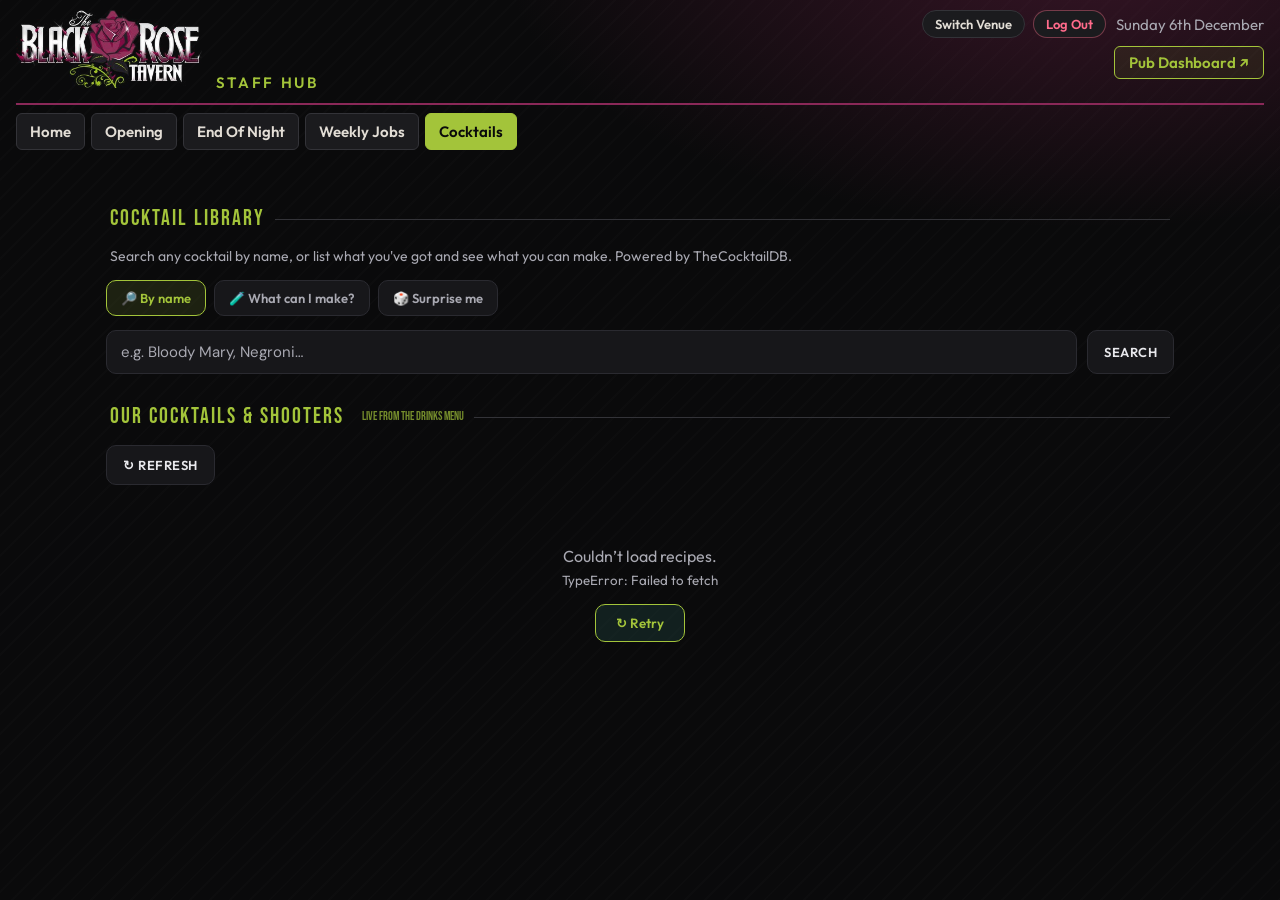
==== commit 66eceb41: "Black Rose: leaf green and rose colours; 'Working today' picker on Home - Colours from the logo: lea" ====
--- a/cocktails/index.html
+++ b/cocktails/index.html
@@ -54,8 +54,8 @@
     display:flex;flex-direction:column}
   .card h3{font-family:'Bebas Neue';letter-spacing:1.5px;font-size:21px;margin:0;padding:14px 16px;
     background:linear-gradient(180deg,#241019,#1a0c11);color:#fff;border-bottom:2px solid var(--red)}
-  .grp-title{font-family:'Alfa Slab One',Georgia,serif;font-size:22px;margin:18px 0 10px;color:#fff;text-shadow:2px 2px 0 #3b0a14}
-  .grp-title:first-child{margin-top:4px}.grp-title small{font:600 14px 'Outfit',sans-serif;color:var(--accent,#e8a93a);margin-left:6px;text-shadow:none}
+  .grp-title{font-family:'Alfa Slab One',Georgia,serif;font-size:22px;margin:18px 0 10px;color:#fff;text-shadow:2px 2px 0 #3d0f24}
+  .grp-title:first-child{margin-top:4px}.grp-title small{font:600 14px 'Outfit',sans-serif;color:var(--accent,#a3c43a);margin-left:6px;text-shadow:none}
   .src-note{font-size:12px;font-weight:500;letter-spacing:0;text-transform:none;opacity:.7;margin-left:8px}
   .card.off{opacity:.55}.off-tag{float:right;font:700 12px 'Outfit',sans-serif;letter-spacing:.06em;color:#ff6b8b;border:1px solid #ff6b8b88;border-radius:999px;padding:2px 8px;margin-top:3px}
   .card .body{padding:14px 16px;white-space:pre-wrap;line-height:1.5;font-size:15px;color:#d9d6e0}
@@ -121,16 +121,16 @@
   .lb .prev{left:8px} .lb .next{right:8px}
   /* ---- Banshee look: navy, purple, lime ---- */
   .card{background:#141416!important;border-color:#333338!important}
-  .card h3,.recipe-detail .rd-head{background:linear-gradient(180deg,#232327,#1b1b1e)!important;border-bottom:2px solid #a3304e!important;font-family:'Alfa Slab One',Georgia,serif!important;letter-spacing:.01em!important;font-size:18px!important}
+  .card h3,.recipe-detail .rd-head{background:linear-gradient(180deg,#232327,#1b1b1e)!important;border-bottom:2px solid #a8336d!important;font-family:'Alfa Slab One',Georgia,serif!important;letter-spacing:.01em!important;font-size:18px!important}
   .recipe-detail{background:#141416!important;border-color:#333338!important}
   .recipe-detail .rd-head .meta{color:#a9a9b2!important}
   .card .body,.recipe-detail .method{color:#e2ddd5!important}
-  .lib-tab.active{background:rgba(232,169,58,.12)!important;border-color:#e8a93a!important;color:#e8a93a!important}
-  .chip{background:rgba(139,29,56,.18)!important;border-color:#a3304e!important}
-  .chip .rm{background:rgba(139,29,56,.35)!important}
-  .section-label{color:#e8a93a!important}
+  .lib-tab.active{background:rgba(163,196,58,.12)!important;border-color:#a3c43a!important;color:#a3c43a!important}
+  .chip{background:rgba(138,40,88,.18)!important;border-color:#a8336d!important}
+  .chip .rm{background:rgba(138,40,88,.35)!important}
+  .section-label{color:#a3c43a!important}
   .section-label::after{background:#333338!important}
-  .btn:hover{border-color:#e8a93a!important;color:#e8a93a!important}
+  .btn:hover{border-color:#a3c43a!important;color:#a3c43a!important}
   .ing-line .miss,.badge.miss{color:#ff8fa8!important}
   /* menu list: Cocktails and Shooters side by side, one compact row per drink */
   .mx-cols{display:grid;grid-template-columns:1fr 1fr;gap:16px;align-items:start}
--- a/bl-style.css
+++ b/bl-style.css
@@ -29,49 +29,49 @@
 /* ===== Banshee look (navy, purple, lime; Bevan + Signika) - matches the Banshee board and the new end of night page ===== */
 html:root{
   --bg:#0a0a0b;--surface:#111113;--surface2:#1b1b1e;--border:#2a2a2e;
-  --accent:#e8a93a;--accent-dim:rgba(232,169,58,.14);
+  --accent:#a3c43a;--accent-dim:rgba(163,196,58,.14);
   --text:#ffffff;--muted:#a9a9b2;
-  --green:#e8a93a;--green-dim:rgba(232,169,58,.12);--done-bg:rgba(232,169,58,.08);
-  --purple:#a3304e;--purple-dim:rgba(139,29,56,.2);--red:#ff6b8b;--red-dim:rgba(255,107,139,.1);
+  --green:#a3c43a;--green-dim:rgba(163,196,58,.12);--done-bg:rgba(163,196,58,.08);
+  --purple:#a8336d;--purple-dim:rgba(138,40,88,.2);--red:#ff6b8b;--red-dim:rgba(255,107,139,.1);
   --dash-display:"Alfa Slab One",Georgia,serif;
 }
-html,body{background:radial-gradient(900px 420px at 85% -5%,#8b1d3855 0,transparent 65%),repeating-linear-gradient(135deg,#ffffff03 0 2px,transparent 2px 14px),#0a0a0b!important;background-attachment:fixed!important}
+html,body{background:radial-gradient(900px 420px at 85% -5%,#8a285855 0,transparent 65%),repeating-linear-gradient(135deg,#ffffff03 0 2px,transparent 2px 14px),#0a0a0b!important;background-attachment:fixed!important}
 body{font-family:"Outfit",system-ui,-apple-system,"Segoe UI",sans-serif!important}
 input,select,textarea,button{font-family:"Outfit",sans-serif}
-.topbar{border-bottom:2px solid #8b1d38!important}
-.topbar .bl-tag{color:#e8a93a!important;font-family:"Outfit",sans-serif!important;font-weight:600;letter-spacing:.18em!important;font-size:15px!important}
+.topbar{border-bottom:2px solid #8a2858!important}
+.topbar .bl-tag{color:#a3c43a!important;font-family:"Outfit",sans-serif!important;font-weight:600;letter-spacing:.18em!important;font-size:15px!important}
 .card{background:linear-gradient(180deg,#141416,#0f0f11)!important;border-color:#333338!important;border-radius:12px!important}
-.card-title,.section-title,.card h2{font-family:"Alfa Slab One",Georgia,serif!important;font-weight:400!important;letter-spacing:.01em!important;color:#fff!important;text-shadow:2px 2px 0 #3b0a14}
+.card-title,.section-title,.card h2{font-family:"Alfa Slab One",Georgia,serif!important;font-weight:400!important;letter-spacing:.01em!important;color:#fff!important;text-shadow:2px 2px 0 #3d0f24}
 /* tab row: compact and always one line (scrolls sideways only if the screen is too narrow) */
 .nav-bar{display:flex!important;flex-wrap:nowrap!important;overflow-x:auto;scrollbar-width:none;-webkit-overflow-scrolling:touch;gap:6px!important;padding:8px 16px!important}
 .nav-bar::-webkit-scrollbar{display:none}
 .nav-btn{flex:none;white-space:nowrap;font-family:"Outfit",sans-serif!important;font-size:15px!important;font-weight:600!important;padding:7px 13px!important;background:#1b1b1e!important;border-color:#333338!important;color:#e2ddd5!important}
-.nav-btn:hover{border-color:#e8a93a!important;color:#e8a93a!important}
-.nav-btn.current{background:#e8a93a!important;color:#0a0a0b!important;border-color:#e8a93a!important}
+.nav-btn:hover{border-color:#a3c43a!important;color:#a3c43a!important}
+.nav-btn.current{background:#a3c43a!important;color:#0a0a0b!important;border-color:#a3c43a!important}
 /* Switch Venue / Log Out live in the header now (see bl-header.js) */
 .bl-acts{display:flex;gap:8px;align-items:center}
 .bl-mini{font:600 13px "Outfit",sans-serif!important;padding:5px 12px!important;border-radius:999px!important;border:1px solid #333338!important;background:#1b1b1e!important;color:#e2ddd5!important;cursor:pointer;white-space:nowrap}
 .bl-mini.out{color:#ff6b8b!important;border-color:#ff6b8b66!important}
 /* Pub Dashboard: a clear lime button everywhere, filled and larger on the Home page */
-.bl-xlink{font-family:"Outfit",sans-serif!important;color:#e8a93a!important;border:1px solid #e8a93a!important;background:rgba(232,169,58,.08)!important}
+.bl-xlink{font-family:"Outfit",sans-serif!important;color:#a3c43a!important;border:1px solid #a3c43a!important;background:rgba(163,196,58,.08)!important}
 .bl-xlink::after{content:" ↗"}
-.bl-xlink.hot{background:#e8a93a!important;color:#0a0a0b!important;font-size:17px!important;padding:9px 20px!important;border-radius:10px!important;box-shadow:0 0 0 4px rgba(232,169,58,.18)}
+.bl-xlink.hot{background:#a3c43a!important;color:#0a0a0b!important;font-size:17px!important;padding:9px 20px!important;border-radius:10px!important;box-shadow:0 0 0 4px rgba(163,196,58,.18)}
 @media(max-width:640px){.bl-mini{padding:4px 9px!important;font-size:12px!important}}
 /* PIN sign-in screen (each page has its own; these make them all match) */
-#pin-screen{background:radial-gradient(700px 360px at 50% 0%,#8b1d3866 0,transparent 70%),#0a0a0b!important}
-.pin-logo{font-family:"Alfa Slab One",Georgia,serif!important;letter-spacing:.02em!important;color:#fff!important;text-transform:uppercase;text-shadow:3px 3px 0 #8b1d38}
-.pin-sub{color:#e8a93a!important;font-family:"Outfit",sans-serif!important;font-weight:600}
+#pin-screen{background:radial-gradient(700px 360px at 50% 0%,#8a285866 0,transparent 70%),#0a0a0b!important}
+.pin-logo{font-family:"Alfa Slab One",Georgia,serif!important;letter-spacing:.02em!important;color:#fff!important;text-transform:uppercase;text-shadow:3px 3px 0 #8a2858}
+.pin-sub{color:#a3c43a!important;font-family:"Outfit",sans-serif!important;font-weight:600}
 .pin-key{background:#1b1b1e!important;border:1px solid #333338!important;color:#fff!important;font-family:"Outfit",sans-serif!important}
-.pin-key:active,.pin-key:hover{border-color:#e8a93a!important;background:#1b2550!important}
-.pin-dot{border-color:#4a4a52!important}.pin-dot.filled{background:#e8a93a!important;border-color:#e8a93a!important}
+.pin-key:active,.pin-key:hover{border-color:#a3c43a!important;background:#1b2550!important}
+.pin-dot{border-color:#4a4a52!important}.pin-dot.filled{background:#a3c43a!important;border-color:#a3c43a!important}
 /* the shared sign-in screen drawn by bl-auth.js */
-#bl-auth-overlay{background:radial-gradient(700px 360px at 50% 0%,#8b1d3866 0,transparent 70%),#0a0a0b!important;color:#fff!important}
-#bl-auth-overlay .bla-logo{font-family:"Alfa Slab One",Georgia,serif!important;letter-spacing:.02em!important;color:#fff!important;text-transform:uppercase;text-shadow:3px 3px 0 #8b1d38}
-#bl-auth-overlay .bla-sub{color:#e8a93a!important;font-family:"Outfit",sans-serif!important;font-weight:600}
+#bl-auth-overlay{background:radial-gradient(700px 360px at 50% 0%,#8a285866 0,transparent 70%),#0a0a0b!important;color:#fff!important}
+#bl-auth-overlay .bla-logo{font-family:"Alfa Slab One",Georgia,serif!important;letter-spacing:.02em!important;color:#fff!important;text-transform:uppercase;text-shadow:3px 3px 0 #8a2858}
+#bl-auth-overlay .bla-sub{color:#a3c43a!important;font-family:"Outfit",sans-serif!important;font-weight:600}
 #bl-auth-overlay .bla-key{background:#1b1b1e!important;border:1px solid #333338!important;color:#fff!important;font-family:"Outfit",sans-serif!important}
-#bl-auth-overlay .bla-key:active,#bl-auth-overlay .bla-key:hover{border-color:#e8a93a!important;background:#1b2550!important}
+#bl-auth-overlay .bla-key:active,#bl-auth-overlay .bla-key:hover{border-color:#a3c43a!important;background:#1b2550!important}
 #bl-auth-overlay .bla-dot{border-color:#4a4a52!important}
-#bl-auth-overlay .bla-dot.filled{background:#e8a93a!important;border-color:#e8a93a!important}
+#bl-auth-overlay .bla-dot.filled{background:#a3c43a!important;border-color:#a3c43a!important}
 #bl-auth-overlay .bla-dot.error{background:#ff6b8b!important;border-color:#ff6b8b!important}
 #bl-auth-overlay .bla-msg{font-family:"Outfit",sans-serif!important}
 #bl-auth-overlay .bla-chip,#bl-auth-overlay .bla-switch,#bl-auth-overlay .bla-logout,#bl-auth-overlay .bla-cancel,#bl-auth-overlay .bla-retry{font-family:"Outfit",sans-serif!important;border-color:#333338!important}
@@ -79,7 +79,7 @@
 #bla-chip,.bla-chip{display:none!important}
 /* sheet status pill (Connected / Syncing / Error) matches the other header buttons */
 .gs-status{font:600 13px "Outfit",sans-serif!important;padding:5px 12px!important;border-radius:999px!important;background:#1b1b1e!important;border:1px solid #333338!important;color:#e2ddd5!important;white-space:nowrap}
-.gs-status.connected{color:#e8a93a!important;border-color:#e8a93a88!important}
+.gs-status.connected{color:#a3c43a!important;border-color:#a3c43a88!important}
 .gs-status.error{color:#ff6b8b!important;border-color:#ff6b8b88!important}
 
 /* Black Rose logo sits on black: let the black melt into the page */
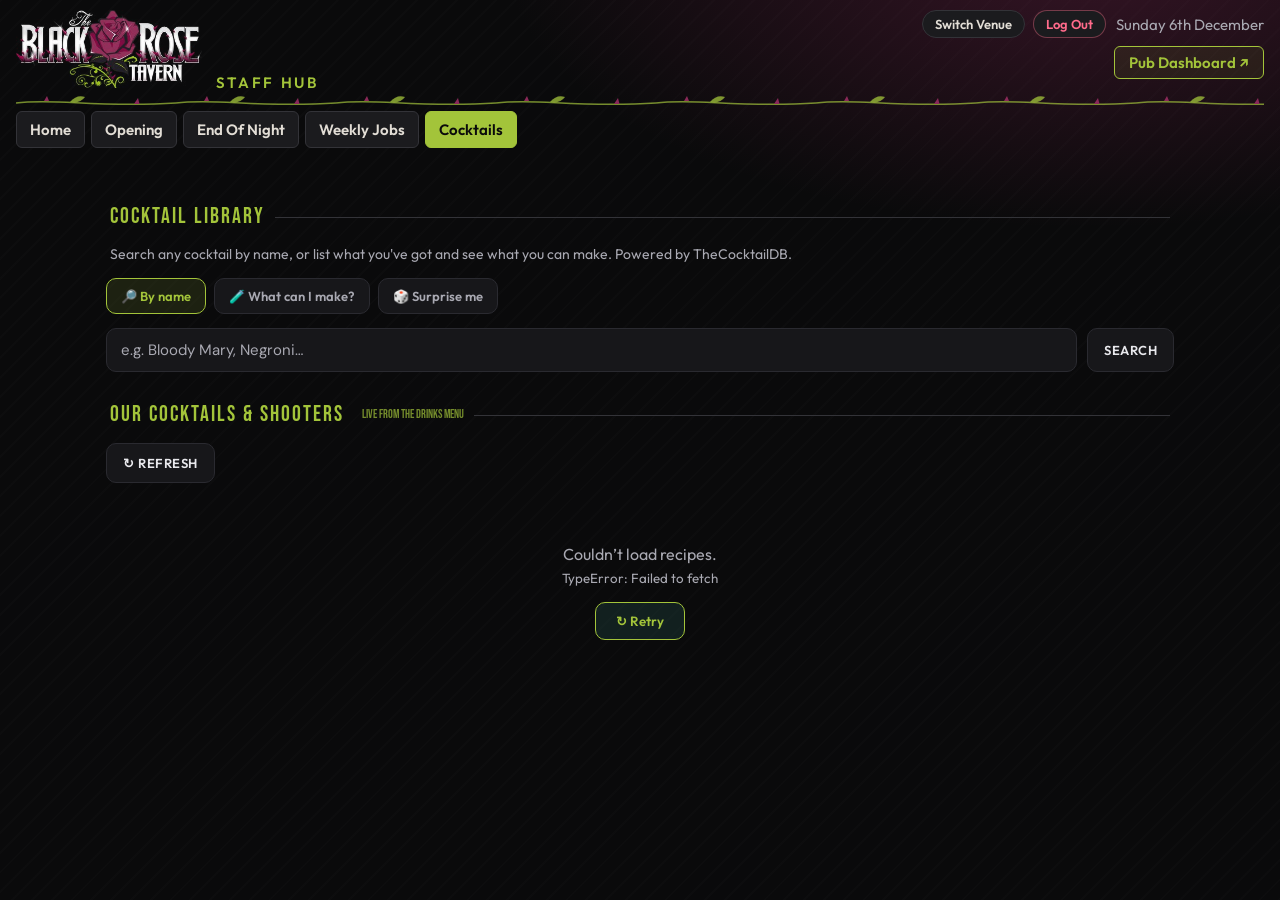
==== commit 0e0066dd: "Black Rose: 'Select today's heroes', greeting, rose petals, thorny-stem dividers, home-screen icon -" ====
--- a/cocktails/index.html
+++ b/cocktails/index.html
@@ -148,6 +148,8 @@
 <script src="../bl-config.js"></script>
 <script src="../bl-header.js" defer></script>
 <link rel="stylesheet" href="../bl-style.css">
+<link rel="apple-touch-icon" href="../apple-touch-icon.png">
+<meta name="apple-mobile-web-app-capable" content="yes">
 </head>
 <body>
  
--- a/bl-style.css
+++ b/bl-style.css
@@ -84,3 +84,14 @@
 
 /* Black Rose logo sits on black: let the black melt into the page */
 .bl-brand img,.topbar-centre-logo,#bl-auth-overlay .bla-logo img{mix-blend-mode:lighten}
+/* thorny stem under the header and between sections */
+.topbar{border-bottom:0!important;position:relative!important;z-index:auto!important;isolation:auto!important}
+.topbar::after,.nx-who::after{content:"";position:absolute;left:0;right:0;bottom:-9px;height:18px;background:url("data:image/svg+xml,%3Csvg xmlns='http://www.w3.org/2000/svg' width='160' height='18'%3E%3Cpath d='M0 9 C40 4 80 14 160 9' stroke='%23a3c43a' stroke-width='1.6' fill='none' opacity='.7'/%3E%3Cpath d='M54 8 q7 -8 15 -5 q-5 7 -15 5z' fill='%23a3c43a' opacity='.75'/%3E%3Cpath d='M118 10 l4 -6 l1.5 6z' fill='%238a2858'/%3E%3Cpath d='M28 7 l3 -5 l2 5z' fill='%238a2858'/%3E%3C/svg%3E") left center/160px 18px repeat-x;pointer-events:none}
+.nx-who{border-bottom:0!important;position:relative}
+/* greeting on Home */
+.br-greet{font:600 19px Outfit,sans-serif;color:#fff;margin:-4px 0 10px}
+/* petals when every job is ticked */
+.br-petals{position:fixed;inset:0;pointer-events:none;z-index:100000;overflow:hidden}
+.br-petals i{position:absolute;top:-30px;display:block;border-radius:60% 0 60% 0;background:linear-gradient(135deg,#c2477e,#8a2858 60%,#4a0f2a);animation-name:brfall,brsway;animation-timing-function:linear,ease-in-out;animation-iteration-count:1,infinite;animation-direction:normal,alternate;animation-fill-mode:forwards}
+@keyframes brfall{to{transform:translateY(110vh) rotate(540deg)}}
+@keyframes brsway{from{margin-left:-24px}to{margin-left:24px}}
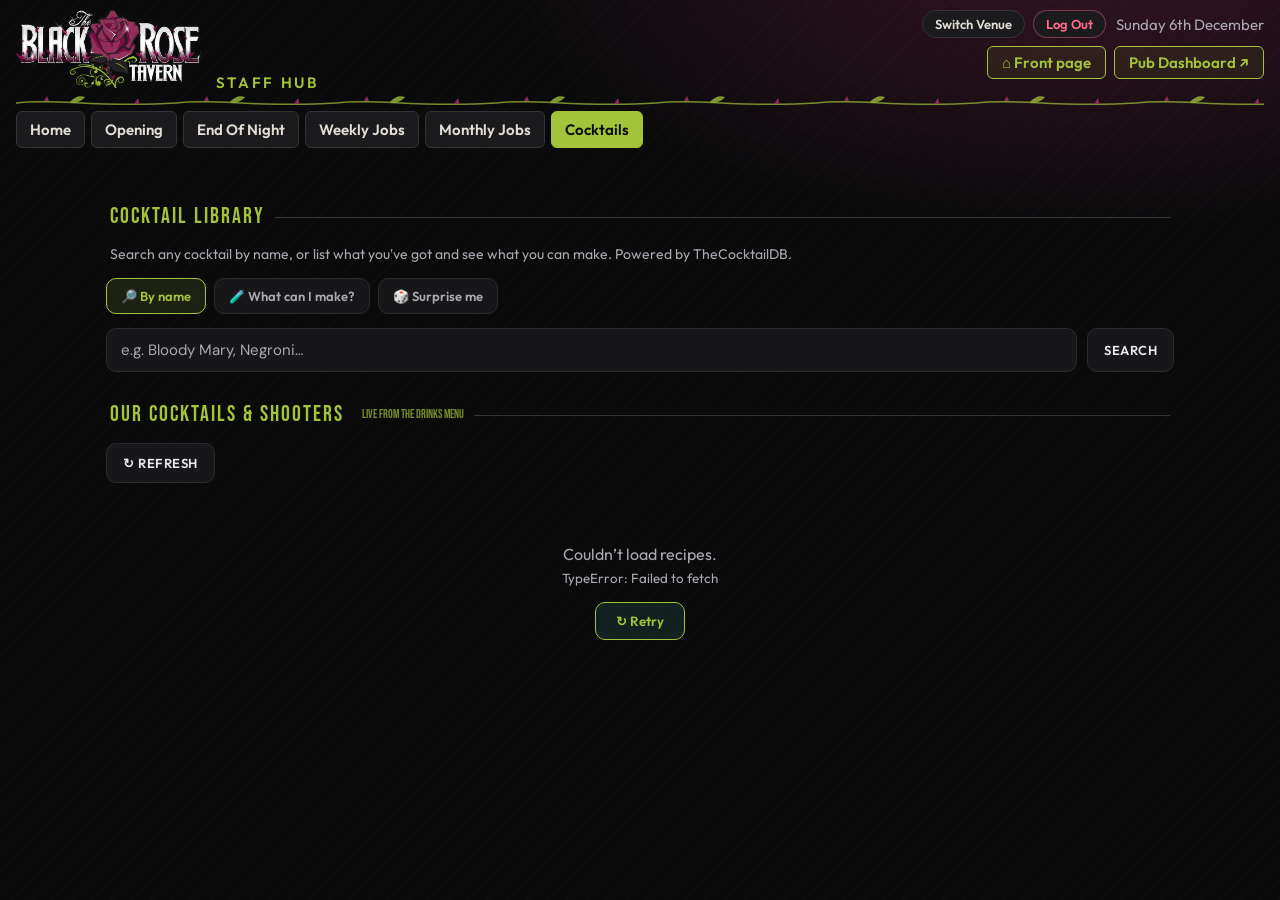
==== commit 0eb41012: "Black Rose: Monthly Jobs page and a Front page button - Monthly Jobs: 20 monthly duties every month," ====
--- a/cocktails/index.html
+++ b/cocktails/index.html
@@ -163,6 +163,7 @@
   <a class="nav-btn" href="../end-of-night/?mode=opening">Opening</a>
     <a class="nav-btn" href="../end-of-night">End Of Night</a>
   <a class="nav-btn" href="../weekly-cleaning">Weekly Jobs</a>
+  <a class="nav-btn" href="../monthly-cleaning">Monthly Jobs</a>
   <span class="nav-btn current">Cocktails</span>
   <a class="nav-btn" href="http://eddrock79nas:8102/">Pub Dashboard</a>
   <a class="nav-btn" id="nav-dash" href="../dashboard" style="display:none;background:var(--purple-dim);color:var(--purple);border-color:var(--purple)">Dashboard</a>
--- a/bl-style.css
+++ b/bl-style.css
@@ -82,12 +82,22 @@
 .gs-status.connected{color:#a3c43a!important;border-color:#a3c43a88!important}
 .gs-status.error{color:#ff6b8b!important;border-color:#ff6b8b88!important}
 
+/* Front page button beside Pub Dashboard */
+.bl-lrow{display:flex;gap:8px;justify-content:flex-end;align-items:center;flex-wrap:wrap}
+.bl-front::after{content:none!important}
+
 /* Black Rose logo sits on black: let the black melt into the page */
 .bl-brand img,.topbar-centre-logo,#bl-auth-overlay .bla-logo img{mix-blend-mode:lighten}
 /* thorny stem under the header and between sections */
 .topbar{border-bottom:0!important;position:relative!important;z-index:auto!important;isolation:auto!important}
 .topbar::after,.nx-who::after{content:"";position:absolute;left:0;right:0;bottom:-9px;height:18px;background:url("data:image/svg+xml,%3Csvg xmlns='http://www.w3.org/2000/svg' width='160' height='18'%3E%3Cpath d='M0 9 C40 4 80 14 160 9' stroke='%23a3c43a' stroke-width='1.6' fill='none' opacity='.7'/%3E%3Cpath d='M54 8 q7 -8 15 -5 q-5 7 -15 5z' fill='%23a3c43a' opacity='.75'/%3E%3Cpath d='M118 10 l4 -6 l1.5 6z' fill='%238a2858'/%3E%3Cpath d='M28 7 l3 -5 l2 5z' fill='%238a2858'/%3E%3C/svg%3E") left center/160px 18px repeat-x;pointer-events:none}
 .nx-who{border-bottom:0!important;position:relative}
+/* computer screens: wider page, three job columns from 1500px */
+@media(min-width:1200px){.page{max-width:min(1820px,96vw)!important}.nx-board{grid-template-columns:minmax(0,1fr) 330px!important}}
+.nx-cols3{grid-template-columns:repeat(3,minmax(0,1fr))!important}
+/* one list on its own (e.g. a month with no quarterly jobs): full width, jobs two per row */
+.nx-cols1{grid-template-columns:1fr!important}.nx-cols1 .nx-grp{display:grid;grid-template-columns:repeat(2,minmax(0,1fr));gap:8px}.nx-cols1 .nx-area{grid-column:1/-1}.nx-cols1 .nx-jrow,.nx-cols1 .nx-job{margin-bottom:0}
+@media(max-width:700px){.nx-cols1 .nx-grp{grid-template-columns:1fr}}
 /* greeting on Home */
 .br-greet{font:600 19px Outfit,sans-serif;color:#fff;margin:-4px 0 10px}
 /* petals when every job is ticked */
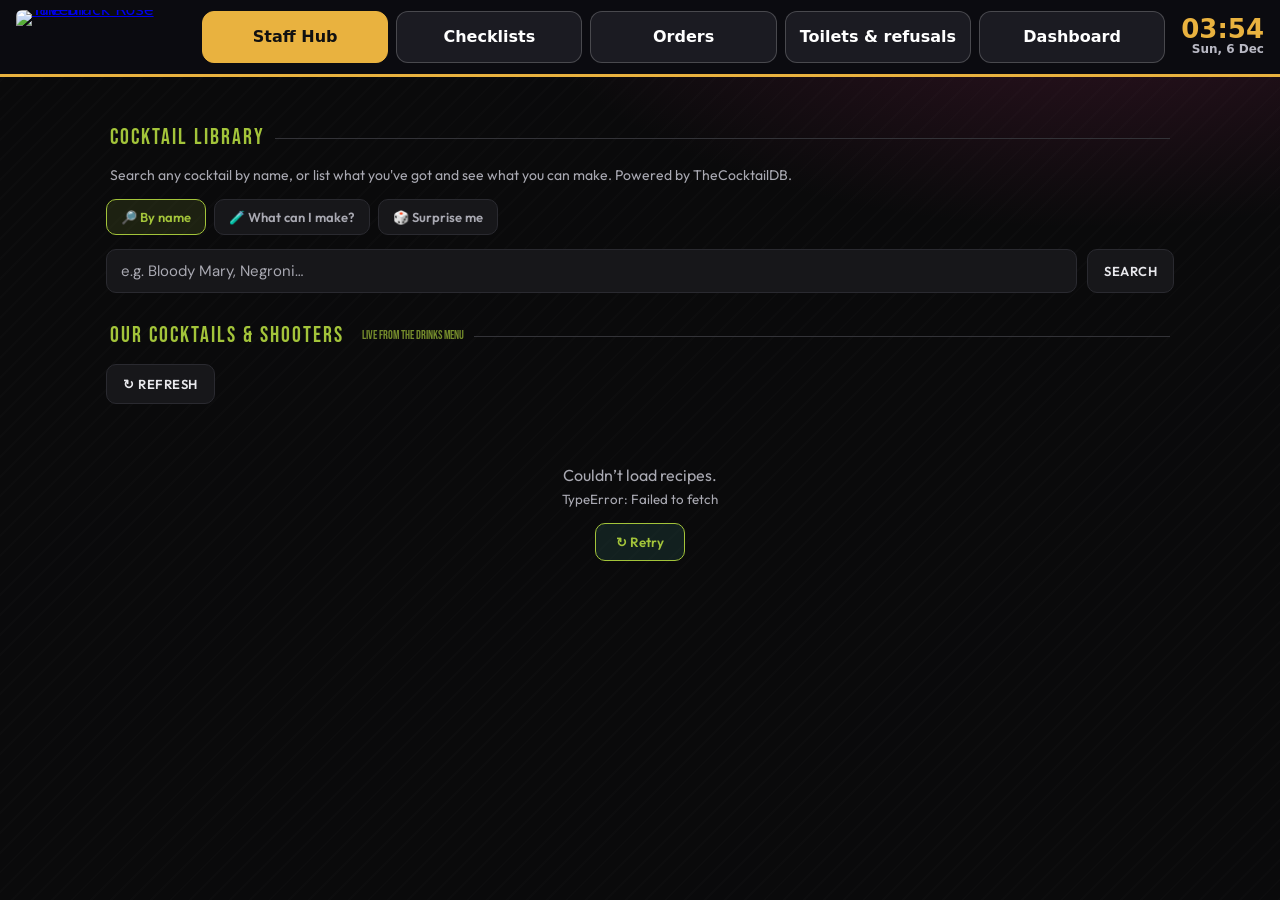
==== commit 22701320: "Rotas link back on the Black Rose pages (rota now published from Dropbox) Co-Authored-By: Claude Opu" ====
--- a/cocktails/index.html
+++ b/cocktails/index.html
@@ -165,6 +165,7 @@
   <a class="nav-btn" href="../weekly-cleaning">Weekly Jobs</a>
   <a class="nav-btn" href="../monthly-cleaning">Monthly Jobs</a>
   <span class="nav-btn current">Cocktails</span>
+  <a class="nav-btn" href="../rotas">Rotas</a>
   <a class="nav-btn" href="http://eddrock79nas:8102/">Pub Dashboard</a>
   <a class="nav-btn" id="nav-dash" href="../dashboard" style="display:none;background:var(--purple-dim);color:var(--purple);border-color:var(--purple)">Dashboard</a>
   <button class="nav-btn" type="button" onclick="BLAuth.switchVenue()" style="cursor:pointer">Switch Venue</button>
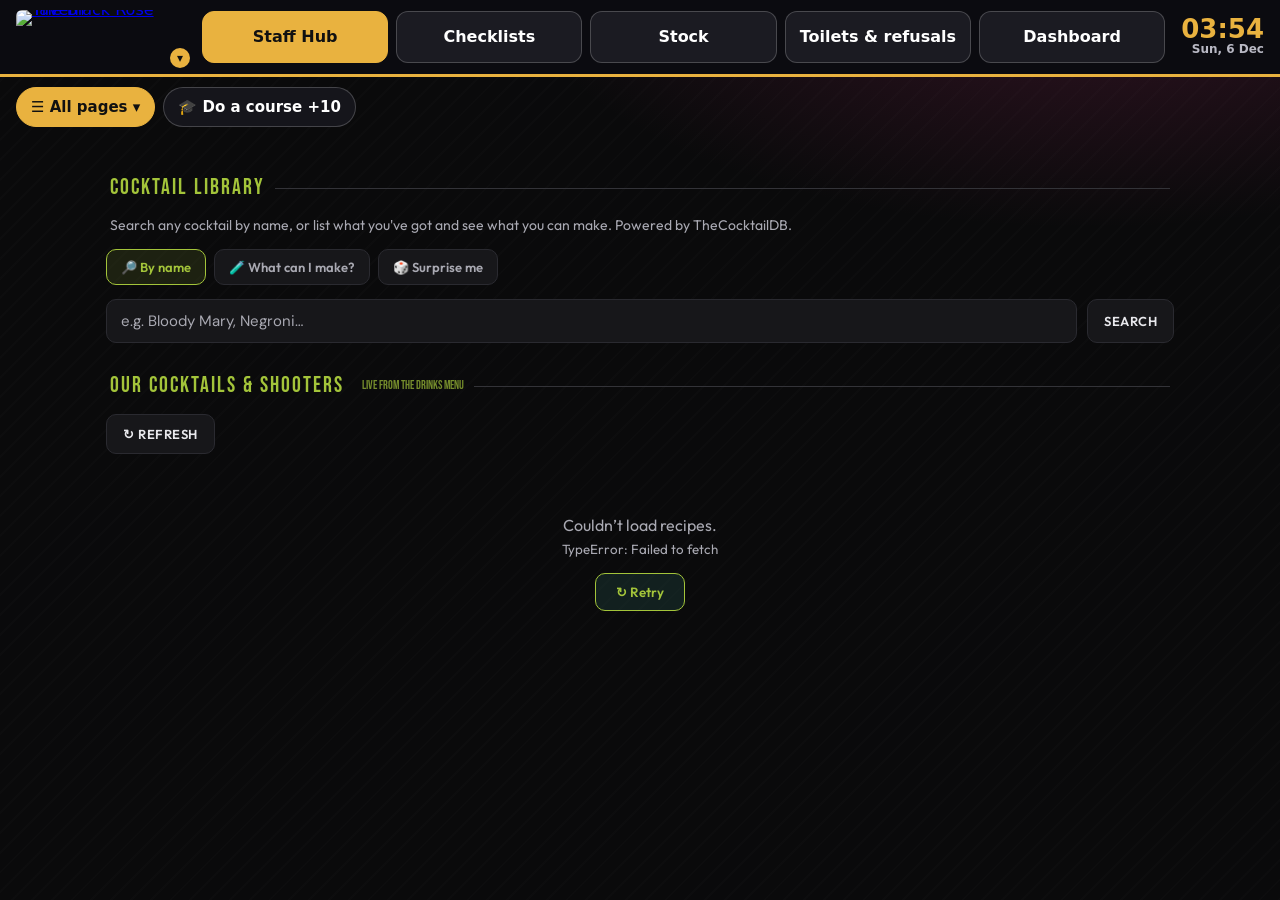
==== commit 21dfa3dd: "Checklists: a ticked job stays in Still to do for 10 seconds before moving Co-Authored-By: Claude Op" ====
--- a/cocktails/index.html
+++ b/cocktails/index.html
@@ -1,497 +1,497 @@
-<!DOCTYPE html>
-<html lang="en">
-<head>
-<meta charset="UTF-8">
-<meta name="viewport" content="width=device-width, initial-scale=1.0">
-<title>Cocktails — Black Rose Tavern</title>
-<link rel="preconnect" href="https://fonts.googleapis.com">
-<link rel="preconnect" href="https://fonts.gstatic.com" crossorigin>
-<link href="https://fonts.googleapis.com/css2?family=Bebas+Neue&family=DM+Sans:wght@300;400;500;600;700&display=swap" rel="stylesheet">
-<style>
-  :root{
-    --bg:#0d0d0f; --surface:#17171a; --surface2:#1f1f24; --border:#2a2a30;
-    --accent:#4fb8a8; --accent-dim:rgba(79,184,168,0.12);
-    --red:#e85d5d; --red-dim:rgba(232,93,93,0.1);
-    --purple:#a78bfa; --purple-dim:rgba(167,139,250,0.12);
-    --text:#e8e8ec; --muted:#6b6b78;
-    /* aliases kept so the rest of the page's styles still resolve */
-    --panel:#17171a; --panel-2:#1f1f24; --line:#2a2a30; --ink:#e8e8ec;
-  }
-  *{box-sizing:border-box}
-  html,body{margin:0}
-  body{background:var(--bg); color:var(--text); font-family:'DM Sans',system-ui,sans-serif;
-    font-size:15px; min-height:100vh; -webkit-font-smoothing:antialiased}
-  .wrap{max-width:1100px;margin:0 auto;padding:18px 16px 70px}
- 
-  /* shared topbar + nav (matches Weekly / EON / Dashboard) */
-  .topbar{display:flex;align-items:center;justify-content:space-between;padding:0 20px;height:56px;
-    background:var(--surface);border-bottom:1px solid var(--border);position:sticky;top:0;z-index:100;}
-  .topbar-logo{font-family:'Bebas Neue',sans-serif;font-size:22px;letter-spacing:2px;color:var(--accent);}
-  .topbar-centre-logo{position:absolute;left:50%;transform:translateX(-50%);height:34px;width:auto;pointer-events:none;}
-  .topbar-right{display:flex;align-items:center;gap:8px;}
-  .nav-bar{display:flex;gap:8px;background:var(--surface2);border-bottom:1px solid var(--border);
-    padding:10px 16px;flex-wrap:wrap;}
-  .nav-btn{padding:7px 14px;border-radius:8px;font-family:'DM Sans',sans-serif;font-size:13px;font-weight:600;
-    border:1px solid var(--border);background:var(--surface);color:var(--muted);text-decoration:none;
-    display:inline-block;transition:color .2s,border-color .2s;-webkit-tap-highlight-color:transparent;}
-  .nav-btn:hover{color:var(--text);border-color:var(--accent);}
-  .nav-btn.current{background:var(--accent-dim);color:var(--accent);border-color:var(--accent);}
- 
-  .section-label{font-family:'Bebas Neue';letter-spacing:2px;font-size:22px;color:var(--accent);
-    margin:28px 4px 12px;display:flex;align-items:center;gap:10px}
-  .section-label::after{content:'';flex:1;height:1px;background:var(--line)}
- 
-  .controls{display:flex;gap:10px;flex-wrap:wrap;margin:0 0 14px}
-  .search{flex:1;min-width:200px;background:var(--panel);border:1px solid var(--line);border-radius:10px;
-    padding:11px 14px;color:var(--ink);font-family:'DM Sans';font-size:15px}
-  .search::placeholder{color:var(--muted)}
-  .btn{cursor:pointer;border:1px solid var(--line);background:var(--panel);color:var(--ink);border-radius:10px;
-    padding:11px 16px;font-weight:600;font-size:13px;text-transform:uppercase;letter-spacing:.5px}
-  .btn:hover{border-color:var(--accent);color:var(--accent)}
- 
-  .cards{display:grid;grid-template-columns:repeat(auto-fill,minmax(280px,1fr));gap:14px}
-  .card{border:1px solid var(--line);border-radius:14px;background:var(--panel-2);overflow:hidden;
-    display:flex;flex-direction:column}
-  .card h3{font-family:'Bebas Neue';letter-spacing:1.5px;font-size:21px;margin:0;padding:14px 16px;
-    background:linear-gradient(180deg,#241019,#1a0c11);color:#fff;border-bottom:2px solid var(--red)}
-  .grp-title{font-family:'Alfa Slab One',Georgia,serif;font-size:22px;margin:18px 0 10px;color:#fff;text-shadow:2px 2px 0 #3d0f24}
-  .grp-title:first-child{margin-top:4px}.grp-title small{font:600 14px 'Outfit',sans-serif;color:var(--accent,#a3c43a);margin-left:6px;text-shadow:none}
-  .src-note{font-size:12px;font-weight:500;letter-spacing:0;text-transform:none;opacity:.7;margin-left:8px}
-  .card.off{opacity:.55}.off-tag{float:right;font:700 12px 'Outfit',sans-serif;letter-spacing:.06em;color:#ff6b8b;border:1px solid #ff6b8b88;border-radius:999px;padding:2px 8px;margin-top:3px}
-  .card .body{padding:14px 16px;white-space:pre-wrap;line-height:1.5;font-size:15px;color:#d9d6e0}
- 
-  .state{text-align:center;padding:46px 20px;color:var(--muted)}
-  .spinner{width:34px;height:34px;border-radius:50%;margin:0 auto 14px;border:3px solid var(--line);
-    border-top-color:var(--accent);animation:spin 1s linear infinite}
-  @keyframes spin{to{transform:rotate(360deg)}}
-  .retry{margin-top:14px;padding:10px 20px;border-radius:10px;border:1px solid var(--accent);
-    background:rgba(79,184,168,.12);color:var(--accent);font-weight:600;cursor:pointer}
- 
-  .lib-intro{color:var(--muted);font-size:14px;margin:0 4px 14px}
-  .lib-tabs{display:flex;gap:8px;flex-wrap:wrap;margin:0 0 14px}
-  .lib-tab{cursor:pointer;border:1px solid var(--line);background:var(--panel);color:var(--muted);
-    border-radius:10px;padding:9px 14px;font-weight:600;font-size:13px}
-  .lib-tab.active{color:#fff;border-color:var(--accent);background:#241d10}
-  .hint{color:var(--muted);font-size:12px;margin:8px 4px 0}
-  .chips{display:flex;gap:8px;flex-wrap:wrap;margin-top:10px}
-  .chip{display:inline-flex;align-items:center;gap:7px;background:#241d10;border:1px solid var(--accent);
-    color:var(--accent);border-radius:16px;padding:5px 8px 5px 12px;font-size:13px;font-weight:600}
-  .chip b{font-weight:600}
-  .chip .rm{cursor:pointer;width:18px;height:18px;border-radius:50%;background:rgba(79,184,168,.2);
-    display:grid;place-items:center;font-size:12px;line-height:1}
-  .res-group-title{font-weight:700;font-size:15px;margin:18px 4px 10px;color:var(--ink)}
-  .res-group-title.good{color:#5fd08a} .res-group-title.almost{color:var(--accent)}
-  .ing-line{display:flex;justify-content:space-between;gap:10px;padding:3px 0;border-bottom:1px dashed var(--line)}
-  .ing-line .have{color:#5fd08a} .ing-line .miss{color:#e85d5d}
-  .badge{display:inline-block;font-size:11px;font-weight:700;padding:2px 8px;border-radius:10px;margin-left:8px}
-  .badge.miss{background:rgba(232,93,93,.15);color:#e85d5d}
-  .recipe-detail{border:1px solid var(--line);border-radius:14px;background:var(--panel-2);overflow:hidden;margin-top:6px}
-  .recipe-detail .rd-head{display:flex;gap:14px;padding:16px;border-bottom:2px solid var(--red);
-    background:linear-gradient(180deg,#241019,#1a0c11)}
-  .recipe-detail .rd-head img{width:96px;height:96px;border-radius:10px;object-fit:cover;flex:none}
-  .recipe-detail .rd-head h3{font-family:'Bebas Neue';letter-spacing:1.5px;font-size:24px;margin:0;color:#fff}
-  .recipe-detail .rd-head .meta{color:#c9b6bd;font-size:13px;margin-top:4px}
-  .recipe-detail .rd-body{padding:16px}
-  .recipe-detail .rd-body h4{margin:0 0 8px;font-size:14px;color:var(--accent);text-transform:uppercase;letter-spacing:1px}
-  .recipe-detail .method{margin-top:14px;line-height:1.55;color:#d9d6e0;font-size:14px}
-  .photos{display:grid;grid-template-columns:repeat(4,1fr);gap:12px}
-  @media(max-width:640px){.photos{grid-template-columns:repeat(2,1fr)}}
-  .photo{position:relative;border:1px solid var(--line);border-radius:12px;overflow:hidden;cursor:pointer;
-    background:var(--panel);aspect-ratio:3/4}
-  .photo img{width:100%;height:100%;object-fit:cover;display:block;transition:.25s}
-  .photo:hover img{transform:scale(1.05)}
-  .photo .cap{position:absolute;left:0;right:0;bottom:0;padding:8px 10px;font-size:12px;font-weight:600;
-    color:#fff;background:linear-gradient(180deg,transparent,rgba(0,0,0,.8))}
-  .photo .zoom{position:absolute;top:8px;right:8px;width:26px;height:26px;border-radius:7px;
-    background:rgba(0,0,0,.55);display:grid;place-items:center;font-size:13px}
- 
-  /* lightbox */
-  .lb{position:fixed;inset:0;z-index:9999;background:rgba(0,0,0,.94);display:none;
-    align-items:center;justify-content:center;flex-direction:column;padding:20px}
-  .lb.open{display:flex}
-  .lb img{max-width:96vw;max-height:84vh;object-fit:contain;border-radius:8px;
-    box-shadow:0 20px 60px rgba(0,0,0,.8);touch-action:pinch-zoom}
-  .lb .cap{color:#e8e8ec;margin-top:14px;font-weight:600;letter-spacing:.5px}
-  .lb .x{position:absolute;top:16px;right:20px;font-size:30px;color:#fff;cursor:pointer;
-    width:46px;height:46px;display:grid;place-items:center;border-radius:10px}
-  .lb .x:hover{background:rgba(255,255,255,.1)}
-  .lb .arrow{position:absolute;top:50%;transform:translateY(-50%);font-size:40px;color:#fff;cursor:pointer;
-    width:54px;height:80px;display:grid;place-items:center;user-select:none}
-  .lb .arrow:hover{background:rgba(255,255,255,.08)}
-  .lb .prev{left:8px} .lb .next{right:8px}
-  /* ---- Banshee look: navy, purple, lime ---- */
-  .card{background:#141416!important;border-color:#333338!important}
-  .card h3,.recipe-detail .rd-head{background:linear-gradient(180deg,#232327,#1b1b1e)!important;border-bottom:2px solid #a8336d!important;font-family:'Alfa Slab One',Georgia,serif!important;letter-spacing:.01em!important;font-size:18px!important}
-  .recipe-detail{background:#141416!important;border-color:#333338!important}
-  .recipe-detail .rd-head .meta{color:#a9a9b2!important}
-  .card .body,.recipe-detail .method{color:#e2ddd5!important}
-  .lib-tab.active{background:rgba(163,196,58,.12)!important;border-color:#a3c43a!important;color:#a3c43a!important}
-  .chip{background:rgba(138,40,88,.18)!important;border-color:#a8336d!important}
-  .chip .rm{background:rgba(138,40,88,.35)!important}
-  .section-label{color:#a3c43a!important}
-  .section-label::after{background:#333338!important}
-  .btn:hover{border-color:#a3c43a!important;color:#a3c43a!important}
-  .ing-line .miss,.badge.miss{color:#ff8fa8!important}
-  /* menu list: Cocktails and Shooters side by side, one compact row per drink */
-  .mx-cols{display:grid;grid-template-columns:1fr 1fr;gap:16px;align-items:start}
-  @media(max-width:700px){.mx-cols{grid-template-columns:1fr}}
-  .mx-grp .grp-title{margin:0 0 8px}
-  .mx-list{background:#141416;border:1px solid #333338;border-radius:12px;overflow:hidden}
-  .mx-row{padding:9px 14px;border-bottom:1px solid #26262a}
-  .mx-row:last-child{border-bottom:0}
-  .mx-row:nth-child(even){background:#161618}
-  .mx-name{font:600 16px 'Outfit',sans-serif;color:#fff}
-  .mx-desc{font:400 14px/1.35 'Outfit',sans-serif;color:#a9a9b2;margin-top:1px}
-  .mx-row.off{opacity:.5}.mx-row.off .mx-name{text-decoration:line-through;text-decoration-color:#ff6b8b}
-  .off-tag{float:right;font:700 11px 'Outfit',sans-serif;letter-spacing:.06em;color:#ff6b8b;border:1px solid #ff6b8b88;border-radius:999px;padding:1px 8px;margin-top:2px;text-decoration:none}
-</style>
-<script src="../bl-config.js"></script>
-<script src="../bl-header.js" defer></script>
-<link rel="stylesheet" href="../bl-style.css">
-<link rel="apple-touch-icon" href="../apple-touch-icon.png">
-<meta name="apple-mobile-web-app-capable" content="yes">
-</head>
-<body>
- 
-<div class="topbar" style="position:relative;">
-  <div class="topbar-logo">🍸 Cocktails</div>
-  <img class="topbar-centre-logo" src="../logo.jpg" alt="The Black Rose Tavern">
-  <div class="topbar-right"></div>
-</div>
-<div class="nav-bar">
-  <a class="nav-btn" id="nav-home" href="../home">Home</a>
-  <a class="nav-btn" href="../end-of-night/?mode=opening">Opening</a>
-    <a class="nav-btn" href="../end-of-night">End Of Night</a>
-  <a class="nav-btn" href="../weekly-cleaning">Weekly Jobs</a>
-  <a class="nav-btn" href="../monthly-cleaning">Monthly Jobs</a>
-  <span class="nav-btn current">Cocktails</span>
-  <a class="nav-btn" href="../rotas">Rotas</a>
-  <a class="nav-btn" href="http://eddrock79nas:8102/">Pub Dashboard</a>
-  <a class="nav-btn" id="nav-dash" href="../dashboard" style="display:none;background:var(--purple-dim);color:var(--purple);border-color:var(--purple)">Dashboard</a>
-  <button class="nav-btn" type="button" onclick="BLAuth.switchVenue()" style="cursor:pointer">Switch Venue</button>
-  <button class="nav-btn" onclick="BLAuth.logout()" style="cursor:pointer;color:var(--red);border-color:var(--red)">Log Out</button>
-  </div>
- 
-<div class="wrap">
-  <div class="section-label">Cocktail Library</div>
-  <div class="lib-intro">Search any cocktail by name, or list what you've got and see what you can make. Powered by TheCocktailDB.</div>
- 
-  <div class="lib-tabs">
-    <button class="lib-tab active" data-m="name" onclick="libMode('name')">🔎 By name</button>
-    <button class="lib-tab" data-m="make" onclick="libMode('make')">🧪 What can I make?</button>
-    <button class="lib-tab" data-m="random" onclick="doRandom()">🎲 Surprise me</button>
-  </div>
- 
-  <div id="lib-name-panel" class="lib-panel">
-    <div class="controls">
-      <input class="search" id="lib-search" placeholder="e.g. Bloody Mary, Negroni…"
-        onkeydown="if(event.key==='Enter')doNameSearch()">
-      <button class="btn" onclick="doNameSearch()">Search</button>
-    </div>
-  </div>
- 
-  <div id="lib-make-panel" class="lib-panel" style="display:none">
-    <div class="controls">
-      <input class="search" id="lib-ing" placeholder="Type what you've got: gin, Campari, lemon… (Enter to add)"
-        onkeydown="if(event.key==='Enter'){addIng();}">
-      <button class="btn" onclick="addIng()">+ Add</button>
-      <button class="btn" onclick="doMakeSearch()" id="make-go" style="border-color:var(--accent);color:var(--accent)">What can I make?</button>
-    </div>
-    <div class="chips" id="ing-chips"></div>
-    <div class="hint">Tip: most bars assume basic mixers, ice &amp; garnishes on hand — those are listed but not counted as “missing”.</div>
-  </div>
- 
-  <div id="lib-results"></div>
- 
-  <div class="section-label">Our Cocktails &amp; Shooters <span class="src-note">live from the drinks menu</span></div>
-  <div class="controls">
-    <button class="btn" onclick="loadRecipes()">↻ Refresh</button>
-  </div>
-  <div id="recipes"><div class="state"><div class="spinner"></div>Loading recipes…</div></div>
- 
- 
-</div>
- 
-<div class="lb" id="lb">
-  <div class="x" onclick="closeLB()">✕</div>
-  <div class="arrow prev" onclick="step(-1)">‹</div>
-  <img id="lb-img" src="" alt="">
-  <div class="arrow next" onclick="step(1)">›</div>
-  <div class="cap" id="lb-cap"></div>
-</div>
- 
-<script>
-  // ---- live recipes from the Google Sheet (Name + one text column) ----
-  const SHEET_ID = BL_CFG.cocktails;
-  const CSV_URL  = `https://docs.google.com/spreadsheets/d/${SHEET_ID}/gviz/tq?tqx=out:csv`;
-  let recipes = [];
- 
-  function parseCSV(text){
-    const rows=[]; let row=[], cell='', q=false;
-    for(let i=0;i<text.length;i++){
-      const c=text[i];
-      if(q){ if(c==='"'){ if(text[i+1]==='"'){cell+='"';i++;} else q=false; } else cell+=c; }
-      else { if(c==='"')q=true; else if(c===','){row.push(cell);cell='';}
-        else if(c==='\n'){row.push(cell);rows.push(row);row=[];cell='';}
-        else if(c==='\r'){} else cell+=c; }
-    }
-    if(cell.length||row.length){row.push(cell);rows.push(row);}
-    return rows;
-  }
- 
-  // ---- live Cocktails + Shooters from the drinks menu (same database the menu site uses) ----
-  const MENU_DOC='https://firestore.googleapis.com/v1/projects/rockboard-2b240/databases/(default)/documents/blackrose/menu';
-  function fixText(t){return String(t||'').replace(/Kahl\uFFFDa/g,'Kahlúa').replace(/cr\uFFFDme/gi,'crème').replace(/Passo\uFFFD/g,'Passoã').replace(/\uFFFD/g,'').replace(/\s+/g,' ').trim();}
-  async function loadRecipes(){
-    const host=document.getElementById('recipes');
-    host.innerHTML='<div class="state"><div class="spinner"></div>Loading the menu…</div>';
-    try{
-      const ctrl=new AbortController(); const t=setTimeout(()=>ctrl.abort(),8000);
-      const res=await fetch(MENU_DOC+'?t='+Date.now(),{signal:ctrl.signal,cache:'no-store'}); clearTimeout(t);
-      if(!res.ok) throw new Error('menu not reachable');
-      const doc=await res.json(); const m=JSON.parse(doc.fields.json.stringValue);
-      const pick=(id,re)=>(m.categories||[]).find(c=>c.id===id)||(m.categories||[]).find(c=>re.test(c.name||''));
-      const groups=[['Cocktails',pick('cocktails',/cocktail/i)],['Shooters',pick('shooters',/shooter|shot/i)]].filter(g=>g[1]&&(g[1].items||[]).length);
-      if(!groups.length) throw new Error('no cocktails on the menu');
-      host.innerHTML='<div class="mx-cols">'+groups.map(([title,c])=>
-        `<section class="mx-grp"><div class="grp-title">${title} <small>${c.items.length}</small></div><div class="mx-list">${c.items.map(i=>
-          `<div class="mx-row${i.unavailable?' off':''}"><div class="mx-name">${esc(fixText(i.name))}${i.unavailable?'<span class="off-tag">86’d</span>':''}</div><div class="mx-desc">${esc(fixText(i.desc))}</div></div>`).join('')}</div></section>`).join('')+'</div>';
-    }catch(err){ loadSheetRecipes(); }
-  }
-  async function loadSheetRecipes(){
-    const host=document.getElementById('recipes');
-    host.innerHTML='<div class="state"><div class="spinner"></div>Loading recipes…</div>';
-    try{
-      const ctrl=new AbortController(); const t=setTimeout(()=>ctrl.abort(),8000);
-      const csvUrl='https://docs.google.com/spreadsheets/d/'+BL_CFG.cocktails+'/gviz/tq?tqx=out:csv&_='+Date.now();
-      const res=await fetch(csvUrl,{signal:ctrl.signal});
-      clearTimeout(t);
-      if(!res.ok) throw new Error('sheet not reachable');
-      const rows=parseCSV(await res.text());
-      if(!rows.length) throw new Error('empty sheet');
-      // This sheet's layout: column A blank, B = name, C = recipe.
-      // Header sits a row or two down, so skip any leading blank rows and a
-      // header row (where the name cell literally says Name/Cocktail/Drink).
-      recipes = rows
-        .map(r => ({ name:(r[1]||'').trim(), body:(r[2]||'').trim() }))   // B=name, C=recipe
-        .filter(r => r.name || r.body)                                    // drop fully-empty rows
-        .filter(r => {
-          const n=r.name.toLowerCase();
-          return !(n==='name'||n==='cocktail'||n==='drink');              // drop the header row
-        });
-      render(recipes);
-      host.insertAdjacentHTML('afterbegin','<div class="state" style="padding:8px 0">Couldn’t reach the drinks menu, so this is the older recipe sheet.</div>');
-    }catch(err){
-      host.innerHTML='<div class="state">Couldn’t load recipes.<br><small>'+err+'</small>'+
-        '<br><button class="retry" onclick="loadRecipes()">↻ Retry</button></div>';
-    }
-  }
- 
-  function esc(s){return (s||'').replace(/[&<>]/g,c=>({'&':'&amp;','<':'&lt;','>':'&gt;'}[c]));}
- 
-  function render(list){
-    const host=document.getElementById('recipes');
-    if(!list.length){ host.innerHTML='<div class="state">No cocktails match.</div>'; return; }
-    host.innerHTML='<div class="cards">'+list.map(r=>
-      `<div class="card"><h3>${esc(r.name||'Untitled')}</h3><div class="body">${esc(r.body)}</div></div>`
-    ).join('')+'</div>';
-  }
- 
-  // ---- photos + lightbox ----
-  const PHOTOS=[
-    {src:'photos/vday-shots.jpg', cap:'V-Day Shots — Cry Wank · Cherry Popper · Lovers Cream'},
-    {src:'photos/mead-wildhunt-cailleach.jpg', cap:'Mead — Wild Hunt · Cailleach'},
-    {src:'photos/viking-oldfashioned-clean.jpg', cap:'Viking Old Fashioned · Honey N’ Fire · Picty Mac'},
-    {src:'photos/viking-honeyfire-pictymac.jpg', cap:'Viking / Honey N’ Fire / Picty Mac (alt)'}
-  ];
-  let lbIndex=0;
- 
-  function buildPhotos(){
-    const host=document.getElementById('photos'); if(!host) return;
-    host.innerHTML=PHOTOS.map((p,i)=>
-      `<div class="photo" onclick="openLB(${i})">
-        <img src="${p.src}" alt="${esc(p.cap)}" loading="lazy">
-        <div class="zoom">⛶</div>
-        <div class="cap">${esc(p.cap)}</div>
-      </div>`).join('');
-  }
-  function openLB(i){
-    lbIndex=i;
-    document.getElementById('lb-img').src=PHOTOS[i].src;
-    document.getElementById('lb-cap').textContent=PHOTOS[i].cap;
-    document.getElementById('lb').classList.add('open');
-  }
-  function closeLB(){document.getElementById('lb').classList.remove('open');}
-  function step(d){ lbIndex=(lbIndex+d+PHOTOS.length)%PHOTOS.length; openLB(lbIndex); }
-  document.getElementById('lb').addEventListener('click',e=>{ if(e.target.id==='lb') closeLB(); });
-  document.addEventListener('keydown',e=>{
-    if(!document.getElementById('lb').classList.contains('open'))return;
-    if(e.key==='Escape')closeLB(); else if(e.key==='ArrowLeft')step(-1); else if(e.key==='ArrowRight')step(1);
-  });
- 
-  // ====== COCKTAIL LIBRARY (TheCocktailDB, free test key '1') ======
-  const CDB='https://www.thecocktaildb.com/api/json/v1/1/';
-  const cache={lookup:{}, filter:{}};
-  // ingredients most bars just have — not counted as "missing"
-  const BASICS=['ice','water','sugar','sugar syrup','simple syrup','salt','pepper','soda water',
-    'club soda','tonic water','lemonade','cola','coke','orange juice','lemon juice','lime juice',
-    'lemon','lime','orange','mint','lemon peel','orange peel','lime peel','egg white','cream',
-    'milk','grenadine','bitters','angostura bitters','nutmeg','cinnamon','honey','tabasco',
-    'worcestershire sauce','tomato juice','ginger ale','tonic','cherry','olive'];
-  const norm=s=>(s||'').toLowerCase().replace(/[^a-z0-9 ]/g,'').replace(/\bjuice\b/,'').trim();
-  const isBasic=name=>{const n=norm(name);return BASICS.some(b=>{const nb=norm(b);return n===nb||n.includes(nb)||nb.includes(n);});};
- 
-  let myIng=[];   // ingredients the user has typed
- 
-  function libMode(m){
-    document.querySelectorAll('.lib-tab').forEach(t=>t.classList.toggle('active',t.dataset.m===m));
-    document.getElementById('lib-name-panel').style.display = m==='name'?'':'none';
-    document.getElementById('lib-make-panel').style.display = m==='make'?'':'none';
-    if(m!=='random') document.getElementById('lib-results').innerHTML='';
-  }
- 
-  async function cdbGet(kind,q){
-    const key=kind+':'+q;
-    const store = kind==='lookup'?cache.lookup:cache.filter;
-    if(store[key]) return store[key];
-    const ctrl=new AbortController(); const t=setTimeout(()=>ctrl.abort(),8000);
-    try{
-      let url;
-      if(kind==='search') url=CDB+'search.php?s='+encodeURIComponent(q);
-      else if(kind==='filter') url=CDB+'filter.php?i='+encodeURIComponent(q);
-      else if(kind==='lookup') url=CDB+'lookup.php?i='+encodeURIComponent(q);
-      else if(kind==='random') url=CDB+'random.php';
-      const res=await fetch(url,{signal:ctrl.signal}); clearTimeout(t);
-      if(!res.ok) throw new Error('lookup failed');
-      const data=await res.json();
-      store[key]=data; return data;
-    }catch(e){ clearTimeout(t); throw e; }
-  }
- 
-  function ingredientsOf(d){
-    const out=[];
-    for(let i=1;i<=15;i++){
-      const ing=d['strIngredient'+i], me=d['strMeasure'+i];
-      if(ing&&ing.trim()) out.push({ing:ing.trim(), measure:(me||'').trim()});
-    }
-    return out;
-  }
- 
-  function recipeDetailHTML(d, withMatch){
-    const ings=ingredientsOf(d);
-    let body='';
-    if(withMatch){
-      const have=myIng.map(norm);
-      const lines=ings.map(x=>{
-        const got = have.some(h=>{const ni=norm(x.ing); return ni===h||ni.includes(h)||h.includes(ni);}) || isBasic(x.ing);
-        const tag = got?'<span class="have">✓ have</span>':'<span class="miss">✗ missing</span>';
-        return `<div class="ing-line"><span>${esc(x.measure)} ${esc(x.ing)}${isBasic(x.ing)?' <span style="color:var(--muted)">(basic)</span>':''}</span>${tag}</div>`;
-      }).join('');
-      body=`<h4>Ingredients</h4>${lines}`;
-    } else {
-      body=`<h4>Ingredients</h4>`+ings.map(x=>
-        `<div class="ing-line"><span>${esc(x.ing)}</span><span style="color:var(--muted)">${esc(x.measure)}</span></div>`).join('');
-    }
-    const meta=[d.strCategory,d.strAlcoholic,d.strGlass].filter(Boolean).join(' · ');
-    return `<div class="recipe-detail">
-      <div class="rd-head">
-        ${d.strDrinkThumb?`<img src="${d.strDrinkThumb}" alt="${esc(d.strDrink)}" loading="lazy">`:''}
-        <div><h3>${esc(d.strDrink)}</h3><div class="meta">${esc(meta)}</div></div>
-      </div>
-      <div class="rd-body">${body}
-        ${d.strInstructions?`<div class="method"><h4>Method</h4>${esc(d.strInstructions)}</div>`:''}
-      </div></div>`;
-  }
- 
-  async function doNameSearch(){
-    const q=document.getElementById('lib-search').value.trim();
-    const host=document.getElementById('lib-results');
-    if(!q){host.innerHTML='';return;}
-    host.innerHTML='<div class="state"><div class="spinner"></div>Searching…</div>';
-    try{
-      const data=await cdbGet('search',q);
-      if(!data.drinks){ host.innerHTML='<div class="state">No cocktail found for “'+esc(q)+'”.</div>'; return; }
-      host.innerHTML=data.drinks.map(d=>recipeDetailHTML(d,false)).join('');
-    }catch(e){
-      host.innerHTML='<div class="state">Couldn’t reach the library.<br><button class="retry" onclick="doNameSearch()">↻ Retry</button></div>';
-    }
-  }
- 
-  async function doRandom(){
-    libMode('random');
-    const host=document.getElementById('lib-results');
-    host.innerHTML='<div class="state"><div class="spinner"></div>Pouring something…</div>';
-    try{
-      const data=await cdbGet('random','');
-      cache.filter['random:']=null; // never cache random
-      host.innerHTML=recipeDetailHTML(data.drinks[0],false);
-    }catch(e){
-      host.innerHTML='<div class="state">Couldn’t fetch a random one.<br><button class="retry" onclick="doRandom()">↻ Retry</button></div>';
-    }
-  }
- 
-  // ---- "what can I make" ----
-  function renderChips(){
-    document.getElementById('ing-chips').innerHTML=myIng.map((x,i)=>
-      `<span class="chip"><b>${esc(x)}</b><span class="rm" onclick="rmIng(${i})">✕</span></span>`).join('');
-  }
-  function addIng(){
-    const el=document.getElementById('lib-ing'); const v=el.value.trim();
-    if(v && !myIng.map(norm).includes(norm(v))) myIng.push(v);
-    el.value=''; renderChips();
-  }
-  function rmIng(i){ myIng.splice(i,1); renderChips(); }
- 
-  async function doMakeSearch(){
-    addIng(); // capture anything still in the box
-    const host=document.getElementById('lib-results');
-    if(!myIng.length){ host.innerHTML='<div class="state">Add a few things you’ve got first.</div>'; return; }
-    if(myIng.length>6){ host.innerHTML='<div class="state">Try up to 6 ingredients at a time to keep it quick.</div>'; return; }
-    host.innerHTML='<div class="state"><div class="spinner"></div>Working out what you can make…</div>';
-    try{
-      // 1) get candidate drinks for each non-basic ingredient
-      const searchIng=myIng.filter(x=>!isBasic(x));
-      const useIng = searchIng.length?searchIng:myIng;
-      const lists=await Promise.all(useIng.map(x=>cdbGet('filter',x).then(d=>d.drinks||[]).catch(()=>[])));
-      // tally how many of the user's ingredients each drink id appeared under
-      const tally={}; const meta={};
-      lists.forEach(list=>list.forEach(d=>{ tally[d.idDrink]=(tally[d.idDrink]||0)+1; meta[d.idDrink]=d; }));
-      const ids=Object.keys(tally);
-      if(!ids.length){ host.innerHTML='<div class="state">Nothing matched those. Try different or fewer items.</div>'; return; }
-      // 2) rank by overlap, look up the top ~24 for full ingredient detail
-      ids.sort((a,b)=>tally[b]-tally[a]);
-      const top=ids.slice(0,24);
-      const details=await Promise.all(top.map(id=>cdbGet('lookup',id).then(d=>d.drinks&&d.drinks[0]).catch(()=>null)));
-      const have=myIng.map(norm);
-      const canMake=[], almost=[];
-      details.filter(Boolean).forEach(d=>{
-        const ings=ingredientsOf(d);
-        const missing=ings.filter(x=>{
-          const ni=norm(x.ing);
-          const got=have.some(h=>ni===h||ni.includes(h)||h.includes(ni));
-          return !got && !isBasic(x.ing);
-        });
-        if(missing.length===0) canMake.push({d});
-        else if(missing.length===1) almost.push({d,missing:missing[0].ing});
-      });
-      let html='';
-      if(canMake.length){
-        html+='<div class="res-group-title good">✓ You can make these now ('+canMake.length+')</div>';
-        html+=canMake.map(x=>recipeDetailHTML(x.d,true)).join('');
-      }
-      if(almost.length){
-        html+='<div class="res-group-title almost">○ Almost — missing just one thing ('+almost.length+')</div>';
-        html+=almost.map(x=>'<div style="margin-bottom:6px"><span class="badge miss">missing: '+esc(x.missing)+'</span></div>'+recipeDetailHTML(x.d,true)).join('');
-      }
-      if(!html) html='<div class="state">No close matches. Add another spirit or mixer and try again.</div>';
-      host.innerHTML=html;
-    }catch(e){
-      host.innerHTML='<div class="state">Couldn’t reach the library.<br><button class="retry" onclick="doMakeSearch()">↻ Retry</button></div>';
-    }
-  }
- 
-  buildPhotos();
-  (window.BLConfig&&BLConfig.refresh?BLConfig.refresh():Promise.resolve()).catch(function(){}).then(loadRecipes);
-</script>
-</body>
-</html>
+<!DOCTYPE html>
+<html lang="en">
+<head>
+<meta charset="UTF-8">
+<meta name="viewport" content="width=device-width, initial-scale=1.0">
+<title>Cocktails — Black Rose Tavern</title>
+<link rel="preconnect" href="https://fonts.googleapis.com">
+<link rel="preconnect" href="https://fonts.gstatic.com" crossorigin>
+<link href="https://fonts.googleapis.com/css2?family=Bebas+Neue&family=DM+Sans:wght@300;400;500;600;700&display=swap" rel="stylesheet">
+<style>
+  :root{
+    --bg:#0d0d0f; --surface:#17171a; --surface2:#1f1f24; --border:#2a2a30;
+    --accent:#4fb8a8; --accent-dim:rgba(79,184,168,0.12);
+    --red:#e85d5d; --red-dim:rgba(232,93,93,0.1);
+    --purple:#a78bfa; --purple-dim:rgba(167,139,250,0.12);
+    --text:#e8e8ec; --muted:#6b6b78;
+    /* aliases kept so the rest of the page's styles still resolve */
+    --panel:#17171a; --panel-2:#1f1f24; --line:#2a2a30; --ink:#e8e8ec;
+  }
+  *{box-sizing:border-box}
+  html,body{margin:0}
+  body{background:var(--bg); color:var(--text); font-family:'DM Sans',system-ui,sans-serif;
+    font-size:15px; min-height:100vh; -webkit-font-smoothing:antialiased}
+  .wrap{max-width:1100px;margin:0 auto;padding:18px 16px 70px}
+ 
+  /* shared topbar + nav (matches Weekly / EON / Dashboard) */
+  .topbar{display:flex;align-items:center;justify-content:space-between;padding:0 20px;height:56px;
+    background:var(--surface);border-bottom:1px solid var(--border);position:sticky;top:0;z-index:100;}
+  .topbar-logo{font-family:'Bebas Neue',sans-serif;font-size:22px;letter-spacing:2px;color:var(--accent);}
+  .topbar-centre-logo{position:absolute;left:50%;transform:translateX(-50%);height:34px;width:auto;pointer-events:none;}
+  .topbar-right{display:flex;align-items:center;gap:8px;}
+  .nav-bar{display:flex;gap:8px;background:var(--surface2);border-bottom:1px solid var(--border);
+    padding:10px 16px;flex-wrap:wrap;}
+  .nav-btn{padding:7px 14px;border-radius:8px;font-family:'DM Sans',sans-serif;font-size:13px;font-weight:600;
+    border:1px solid var(--border);background:var(--surface);color:var(--muted);text-decoration:none;
+    display:inline-block;transition:color .2s,border-color .2s;-webkit-tap-highlight-color:transparent;}
+  .nav-btn:hover{color:var(--text);border-color:var(--accent);}
+  .nav-btn.current{background:var(--accent-dim);color:var(--accent);border-color:var(--accent);}
+ 
+  .section-label{font-family:'Bebas Neue';letter-spacing:2px;font-size:22px;color:var(--accent);
+    margin:28px 4px 12px;display:flex;align-items:center;gap:10px}
+  .section-label::after{content:'';flex:1;height:1px;background:var(--line)}
+ 
+  .controls{display:flex;gap:10px;flex-wrap:wrap;margin:0 0 14px}
+  .search{flex:1;min-width:200px;background:var(--panel);border:1px solid var(--line);border-radius:10px;
+    padding:11px 14px;color:var(--ink);font-family:'DM Sans';font-size:15px}
+  .search::placeholder{color:var(--muted)}
+  .btn{cursor:pointer;border:1px solid var(--line);background:var(--panel);color:var(--ink);border-radius:10px;
+    padding:11px 16px;font-weight:600;font-size:13px;text-transform:uppercase;letter-spacing:.5px}
+  .btn:hover{border-color:var(--accent);color:var(--accent)}
+ 
+  .cards{display:grid;grid-template-columns:repeat(auto-fill,minmax(280px,1fr));gap:14px}
+  .card{border:1px solid var(--line);border-radius:14px;background:var(--panel-2);overflow:hidden;
+    display:flex;flex-direction:column}
+  .card h3{font-family:'Bebas Neue';letter-spacing:1.5px;font-size:21px;margin:0;padding:14px 16px;
+    background:linear-gradient(180deg,#241019,#1a0c11);color:#fff;border-bottom:2px solid var(--red)}
+  .grp-title{font-family:'Alfa Slab One',Georgia,serif;font-size:22px;margin:18px 0 10px;color:#fff;text-shadow:2px 2px 0 #3d0f24}
+  .grp-title:first-child{margin-top:4px}.grp-title small{font:600 14px 'Outfit',sans-serif;color:var(--accent,#a3c43a);margin-left:6px;text-shadow:none}
+  .src-note{font-size:12px;font-weight:500;letter-spacing:0;text-transform:none;opacity:.7;margin-left:8px}
+  .card.off{opacity:.55}.off-tag{float:right;font:700 12px 'Outfit',sans-serif;letter-spacing:.06em;color:#ff6b8b;border:1px solid #ff6b8b88;border-radius:999px;padding:2px 8px;margin-top:3px}
+  .card .body{padding:14px 16px;white-space:pre-wrap;line-height:1.5;font-size:15px;color:#d9d6e0}
+ 
+  .state{text-align:center;padding:46px 20px;color:var(--muted)}
+  .spinner{width:34px;height:34px;border-radius:50%;margin:0 auto 14px;border:3px solid var(--line);
+    border-top-color:var(--accent);animation:spin 1s linear infinite}
+  @keyframes spin{to{transform:rotate(360deg)}}
+  .retry{margin-top:14px;padding:10px 20px;border-radius:10px;border:1px solid var(--accent);
+    background:rgba(79,184,168,.12);color:var(--accent);font-weight:600;cursor:pointer}
+ 
+  .lib-intro{color:var(--muted);font-size:14px;margin:0 4px 14px}
+  .lib-tabs{display:flex;gap:8px;flex-wrap:wrap;margin:0 0 14px}
+  .lib-tab{cursor:pointer;border:1px solid var(--line);background:var(--panel);color:var(--muted);
+    border-radius:10px;padding:9px 14px;font-weight:600;font-size:13px}
+  .lib-tab.active{color:#fff;border-color:var(--accent);background:#241d10}
+  .hint{color:var(--muted);font-size:12px;margin:8px 4px 0}
+  .chips{display:flex;gap:8px;flex-wrap:wrap;margin-top:10px}
+  .chip{display:inline-flex;align-items:center;gap:7px;background:#241d10;border:1px solid var(--accent);
+    color:var(--accent);border-radius:16px;padding:5px 8px 5px 12px;font-size:13px;font-weight:600}
+  .chip b{font-weight:600}
+  .chip .rm{cursor:pointer;width:18px;height:18px;border-radius:50%;background:rgba(79,184,168,.2);
+    display:grid;place-items:center;font-size:12px;line-height:1}
+  .res-group-title{font-weight:700;font-size:15px;margin:18px 4px 10px;color:var(--ink)}
+  .res-group-title.good{color:#5fd08a} .res-group-title.almost{color:var(--accent)}
+  .ing-line{display:flex;justify-content:space-between;gap:10px;padding:3px 0;border-bottom:1px dashed var(--line)}
+  .ing-line .have{color:#5fd08a} .ing-line .miss{color:#e85d5d}
+  .badge{display:inline-block;font-size:11px;font-weight:700;padding:2px 8px;border-radius:10px;margin-left:8px}
+  .badge.miss{background:rgba(232,93,93,.15);color:#e85d5d}
+  .recipe-detail{border:1px solid var(--line);border-radius:14px;background:var(--panel-2);overflow:hidden;margin-top:6px}
+  .recipe-detail .rd-head{display:flex;gap:14px;padding:16px;border-bottom:2px solid var(--red);
+    background:linear-gradient(180deg,#241019,#1a0c11)}
+  .recipe-detail .rd-head img{width:96px;height:96px;border-radius:10px;object-fit:cover;flex:none}
+  .recipe-detail .rd-head h3{font-family:'Bebas Neue';letter-spacing:1.5px;font-size:24px;margin:0;color:#fff}
+  .recipe-detail .rd-head .meta{color:#c9b6bd;font-size:13px;margin-top:4px}
+  .recipe-detail .rd-body{padding:16px}
+  .recipe-detail .rd-body h4{margin:0 0 8px;font-size:14px;color:var(--accent);text-transform:uppercase;letter-spacing:1px}
+  .recipe-detail .method{margin-top:14px;line-height:1.55;color:#d9d6e0;font-size:14px}
+  .photos{display:grid;grid-template-columns:repeat(4,1fr);gap:12px}
+  @media(max-width:640px){.photos{grid-template-columns:repeat(2,1fr)}}
+  .photo{position:relative;border:1px solid var(--line);border-radius:12px;overflow:hidden;cursor:pointer;
+    background:var(--panel);aspect-ratio:3/4}
+  .photo img{width:100%;height:100%;object-fit:cover;display:block;transition:.25s}
+  .photo:hover img{transform:scale(1.05)}
+  .photo .cap{position:absolute;left:0;right:0;bottom:0;padding:8px 10px;font-size:12px;font-weight:600;
+    color:#fff;background:linear-gradient(180deg,transparent,rgba(0,0,0,.8))}
+  .photo .zoom{position:absolute;top:8px;right:8px;width:26px;height:26px;border-radius:7px;
+    background:rgba(0,0,0,.55);display:grid;place-items:center;font-size:13px}
+ 
+  /* lightbox */
+  .lb{position:fixed;inset:0;z-index:9999;background:rgba(0,0,0,.94);display:none;
+    align-items:center;justify-content:center;flex-direction:column;padding:20px}
+  .lb.open{display:flex}
+  .lb img{max-width:96vw;max-height:84vh;object-fit:contain;border-radius:8px;
+    box-shadow:0 20px 60px rgba(0,0,0,.8);touch-action:pinch-zoom}
+  .lb .cap{color:#e8e8ec;margin-top:14px;font-weight:600;letter-spacing:.5px}
+  .lb .x{position:absolute;top:16px;right:20px;font-size:30px;color:#fff;cursor:pointer;
+    width:46px;height:46px;display:grid;place-items:center;border-radius:10px}
+  .lb .x:hover{background:rgba(255,255,255,.1)}
+  .lb .arrow{position:absolute;top:50%;transform:translateY(-50%);font-size:40px;color:#fff;cursor:pointer;
+    width:54px;height:80px;display:grid;place-items:center;user-select:none}
+  .lb .arrow:hover{background:rgba(255,255,255,.08)}
+  .lb .prev{left:8px} .lb .next{right:8px}
+  /* ---- Banshee look: navy, purple, lime ---- */
+  .card{background:#141416!important;border-color:#333338!important}
+  .card h3,.recipe-detail .rd-head{background:linear-gradient(180deg,#232327,#1b1b1e)!important;border-bottom:2px solid #a8336d!important;font-family:'Alfa Slab One',Georgia,serif!important;letter-spacing:.01em!important;font-size:18px!important}
+  .recipe-detail{background:#141416!important;border-color:#333338!important}
+  .recipe-detail .rd-head .meta{color:#a9a9b2!important}
+  .card .body,.recipe-detail .method{color:#e2ddd5!important}
+  .lib-tab.active{background:rgba(163,196,58,.12)!important;border-color:#a3c43a!important;color:#a3c43a!important}
+  .chip{background:rgba(138,40,88,.18)!important;border-color:#a8336d!important}
+  .chip .rm{background:rgba(138,40,88,.35)!important}
+  .section-label{color:#a3c43a!important}
+  .section-label::after{background:#333338!important}
+  .btn:hover{border-color:#a3c43a!important;color:#a3c43a!important}
+  .ing-line .miss,.badge.miss{color:#ff8fa8!important}
+  /* menu list: Cocktails and Shooters side by side, one compact row per drink */
+  .mx-cols{display:grid;grid-template-columns:1fr 1fr;gap:16px;align-items:start}
+  @media(max-width:700px){.mx-cols{grid-template-columns:1fr}}
+  .mx-grp .grp-title{margin:0 0 8px}
+  .mx-list{background:#141416;border:1px solid #333338;border-radius:12px;overflow:hidden}
+  .mx-row{padding:9px 14px;border-bottom:1px solid #26262a}
+  .mx-row:last-child{border-bottom:0}
+  .mx-row:nth-child(even){background:#161618}
+  .mx-name{font:600 16px 'Outfit',sans-serif;color:#fff}
+  .mx-desc{font:400 14px/1.35 'Outfit',sans-serif;color:#a9a9b2;margin-top:1px}
+  .mx-row.off{opacity:.5}.mx-row.off .mx-name{text-decoration:line-through;text-decoration-color:#ff6b8b}
+  .off-tag{float:right;font:700 11px 'Outfit',sans-serif;letter-spacing:.06em;color:#ff6b8b;border:1px solid #ff6b8b88;border-radius:999px;padding:1px 8px;margin-top:2px;text-decoration:none}
+</style>
+<script src="../bl-config.js"></script>
+<script src="../bl-header.js" defer></script>
+<link rel="stylesheet" href="../bl-style.css">
+<link rel="apple-touch-icon" href="../apple-touch-icon.png">
+<meta name="apple-mobile-web-app-capable" content="yes">
+</head>
+<body>
+ 
+<div class="topbar" style="position:relative;">
+  <div class="topbar-logo">🍸 Cocktails</div>
+  <img class="topbar-centre-logo" src="../logo.jpg" alt="The Black Rose Tavern">
+  <div class="topbar-right"></div>
+</div>
+<div class="nav-bar">
+  <a class="nav-btn" id="nav-home" href="../home">Home</a>
+  <a class="nav-btn" href="../end-of-night/?mode=opening">Opening</a>
+    <a class="nav-btn" href="../end-of-night">End Of Night</a>
+  <a class="nav-btn" href="../weekly-cleaning">Weekly Jobs</a>
+  <a class="nav-btn" href="../monthly-cleaning">Monthly Jobs</a>
+  <span class="nav-btn current">Cocktails</span>
+  <a class="nav-btn" href="../rotas">Rotas</a>
+  <a class="nav-btn" href="http://eddrock79nas:8102/">Pub Dashboard</a>
+  <a class="nav-btn" id="nav-dash" href="../dashboard" style="display:none;background:var(--purple-dim);color:var(--purple);border-color:var(--purple)">Dashboard</a>
+  <button class="nav-btn" type="button" onclick="BLAuth.switchVenue()" style="cursor:pointer">Switch Venue</button>
+  <button class="nav-btn" onclick="BLAuth.logout()" style="cursor:pointer;color:var(--red);border-color:var(--red)">Log Out</button>
+  </div>
+ 
+<div class="wrap">
+  <div class="section-label">Cocktail Library</div>
+  <div class="lib-intro">Search any cocktail by name, or list what you've got and see what you can make. Powered by TheCocktailDB.</div>
+ 
+  <div class="lib-tabs">
+    <button class="lib-tab active" data-m="name" onclick="libMode('name')">🔎 By name</button>
+    <button class="lib-tab" data-m="make" onclick="libMode('make')">🧪 What can I make?</button>
+    <button class="lib-tab" data-m="random" onclick="doRandom()">🎲 Surprise me</button>
+  </div>
+ 
+  <div id="lib-name-panel" class="lib-panel">
+    <div class="controls">
+      <input class="search" id="lib-search" placeholder="e.g. Bloody Mary, Negroni…"
+        onkeydown="if(event.key==='Enter')doNameSearch()">
+      <button class="btn" onclick="doNameSearch()">Search</button>
+    </div>
+  </div>
+ 
+  <div id="lib-make-panel" class="lib-panel" style="display:none">
+    <div class="controls">
+      <input class="search" id="lib-ing" placeholder="Type what you've got: gin, Campari, lemon… (Enter to add)"
+        onkeydown="if(event.key==='Enter'){addIng();}">
+      <button class="btn" onclick="addIng()">+ Add</button>
+      <button class="btn" onclick="doMakeSearch()" id="make-go" style="border-color:var(--accent);color:var(--accent)">What can I make?</button>
+    </div>
+    <div class="chips" id="ing-chips"></div>
+    <div class="hint">Tip: most bars assume basic mixers, ice &amp; garnishes on hand — those are listed but not counted as “missing”.</div>
+  </div>
+ 
+  <div id="lib-results"></div>
+ 
+  <div class="section-label">Our Cocktails &amp; Shooters <span class="src-note">live from the drinks menu</span></div>
+  <div class="controls">
+    <button class="btn" onclick="loadRecipes()">↻ Refresh</button>
+  </div>
+  <div id="recipes"><div class="state"><div class="spinner"></div>Loading recipes…</div></div>
+ 
+ 
+</div>
+ 
+<div class="lb" id="lb">
+  <div class="x" onclick="closeLB()">✕</div>
+  <div class="arrow prev" onclick="step(-1)">‹</div>
+  <img id="lb-img" src="" alt="">
+  <div class="arrow next" onclick="step(1)">›</div>
+  <div class="cap" id="lb-cap"></div>
+</div>
+ 
+<script>
+  // ---- live recipes from the Google Sheet (Name + one text column) ----
+  const SHEET_ID = BL_CFG.cocktails;
+  const CSV_URL  = `https://docs.google.com/spreadsheets/d/${SHEET_ID}/gviz/tq?tqx=out:csv`;
+  let recipes = [];
+ 
+  function parseCSV(text){
+    const rows=[]; let row=[], cell='', q=false;
+    for(let i=0;i<text.length;i++){
+      const c=text[i];
+      if(q){ if(c==='"'){ if(text[i+1]==='"'){cell+='"';i++;} else q=false; } else cell+=c; }
+      else { if(c==='"')q=true; else if(c===','){row.push(cell);cell='';}
+        else if(c==='\n'){row.push(cell);rows.push(row);row=[];cell='';}
+        else if(c==='\r'){} else cell+=c; }
+    }
+    if(cell.length||row.length){row.push(cell);rows.push(row);}
+    return rows;
+  }
+ 
+  // ---- live Cocktails + Shooters from the drinks menu (same database the menu site uses) ----
+  const MENU_DOC='https://firestore.googleapis.com/v1/projects/rockboard-2b240/databases/(default)/documents/blackrose/menu';
+  function fixText(t){return String(t||'').replace(/Kahl\uFFFDa/g,'Kahlúa').replace(/cr\uFFFDme/gi,'crème').replace(/Passo\uFFFD/g,'Passoã').replace(/\uFFFD/g,'').replace(/\s+/g,' ').trim();}
+  async function loadRecipes(){
+    const host=document.getElementById('recipes');
+    host.innerHTML='<div class="state"><div class="spinner"></div>Loading the menu…</div>';
+    try{
+      const ctrl=new AbortController(); const t=setTimeout(()=>ctrl.abort(),8000);
+      const res=await fetch(MENU_DOC+'?t='+Date.now(),{signal:ctrl.signal,cache:'no-store'}); clearTimeout(t);
+      if(!res.ok) throw new Error('menu not reachable');
+      const doc=await res.json(); const m=JSON.parse(doc.fields.json.stringValue);
+      const pick=(id,re)=>(m.categories||[]).find(c=>c.id===id)||(m.categories||[]).find(c=>re.test(c.name||''));
+      const groups=[['Cocktails',pick('cocktails',/cocktail/i)],['Shooters',pick('shooters',/shooter|shot/i)]].filter(g=>g[1]&&(g[1].items||[]).length);
+      if(!groups.length) throw new Error('no cocktails on the menu');
+      host.innerHTML='<div class="mx-cols">'+groups.map(([title,c])=>
+        `<section class="mx-grp"><div class="grp-title">${title} <small>${c.items.length}</small></div><div class="mx-list">${c.items.map(i=>
+          `<div class="mx-row${i.unavailable?' off':''}"><div class="mx-name">${esc(fixText(i.name))}${i.unavailable?'<span class="off-tag">86’d</span>':''}</div><div class="mx-desc">${esc(fixText(i.desc))}</div></div>`).join('')}</div></section>`).join('')+'</div>';
+    }catch(err){ loadSheetRecipes(); }
+  }
+  async function loadSheetRecipes(){
+    const host=document.getElementById('recipes');
+    host.innerHTML='<div class="state"><div class="spinner"></div>Loading recipes…</div>';
+    try{
+      const ctrl=new AbortController(); const t=setTimeout(()=>ctrl.abort(),8000);
+      const csvUrl='https://docs.google.com/spreadsheets/d/'+BL_CFG.cocktails+'/gviz/tq?tqx=out:csv&_='+Date.now();
+      const res=await fetch(csvUrl,{signal:ctrl.signal});
+      clearTimeout(t);
+      if(!res.ok) throw new Error('sheet not reachable');
+      const rows=parseCSV(await res.text());
+      if(!rows.length) throw new Error('empty sheet');
+      // This sheet's layout: column A blank, B = name, C = recipe.
+      // Header sits a row or two down, so skip any leading blank rows and a
+      // header row (where the name cell literally says Name/Cocktail/Drink).
+      recipes = rows
+        .map(r => ({ name:(r[1]||'').trim(), body:(r[2]||'').trim() }))   // B=name, C=recipe
+        .filter(r => r.name || r.body)                                    // drop fully-empty rows
+        .filter(r => {
+          const n=r.name.toLowerCase();
+          return !(n==='name'||n==='cocktail'||n==='drink');              // drop the header row
+        });
+      render(recipes);
+      host.insertAdjacentHTML('afterbegin','<div class="state" style="padding:8px 0">Couldn’t reach the drinks menu, so this is the older recipe sheet.</div>');
+    }catch(err){
+      host.innerHTML='<div class="state">Couldn’t load recipes.<br><small>'+err+'</small>'+
+        '<br><button class="retry" onclick="loadRecipes()">↻ Retry</button></div>';
+    }
+  }
+ 
+  function esc(s){return (s||'').replace(/[&<>]/g,c=>({'&':'&amp;','<':'&lt;','>':'&gt;'}[c]));}
+ 
+  function render(list){
+    const host=document.getElementById('recipes');
+    if(!list.length){ host.innerHTML='<div class="state">No cocktails match.</div>'; return; }
+    host.innerHTML='<div class="cards">'+list.map(r=>
+      `<div class="card"><h3>${esc(r.name||'Untitled')}</h3><div class="body">${esc(r.body)}</div></div>`
+    ).join('')+'</div>';
+  }
+ 
+  // ---- photos + lightbox ----
+  const PHOTOS=[
+    {src:'photos/vday-shots.jpg', cap:'V-Day Shots — Cry Wank · Cherry Popper · Lovers Cream'},
+    {src:'photos/mead-wildhunt-cailleach.jpg', cap:'Mead — Wild Hunt · Cailleach'},
+    {src:'photos/viking-oldfashioned-clean.jpg', cap:'Viking Old Fashioned · Honey N’ Fire · Picty Mac'},
+    {src:'photos/viking-honeyfire-pictymac.jpg', cap:'Viking / Honey N’ Fire / Picty Mac (alt)'}
+  ];
+  let lbIndex=0;
+ 
+  function buildPhotos(){
+    const host=document.getElementById('photos'); if(!host) return;
+    host.innerHTML=PHOTOS.map((p,i)=>
+      `<div class="photo" onclick="openLB(${i})">
+        <img src="${p.src}" alt="${esc(p.cap)}" loading="lazy">
+        <div class="zoom">⛶</div>
+        <div class="cap">${esc(p.cap)}</div>
+      </div>`).join('');
+  }
+  function openLB(i){
+    lbIndex=i;
+    document.getElementById('lb-img').src=PHOTOS[i].src;
+    document.getElementById('lb-cap').textContent=PHOTOS[i].cap;
+    document.getElementById('lb').classList.add('open');
+  }
+  function closeLB(){document.getElementById('lb').classList.remove('open');}
+  function step(d){ lbIndex=(lbIndex+d+PHOTOS.length)%PHOTOS.length; openLB(lbIndex); }
+  document.getElementById('lb').addEventListener('click',e=>{ if(e.target.id==='lb') closeLB(); });
+  document.addEventListener('keydown',e=>{
+    if(!document.getElementById('lb').classList.contains('open'))return;
+    if(e.key==='Escape')closeLB(); else if(e.key==='ArrowLeft')step(-1); else if(e.key==='ArrowRight')step(1);
+  });
+ 
+  // ====== COCKTAIL LIBRARY (TheCocktailDB, free test key '1') ======
+  const CDB='https://www.thecocktaildb.com/api/json/v1/1/';
+  const cache={lookup:{}, filter:{}};
+  // ingredients most bars just have — not counted as "missing"
+  const BASICS=['ice','water','sugar','sugar syrup','simple syrup','salt','pepper','soda water',
+    'club soda','tonic water','lemonade','cola','coke','orange juice','lemon juice','lime juice',
+    'lemon','lime','orange','mint','lemon peel','orange peel','lime peel','egg white','cream',
+    'milk','grenadine','bitters','angostura bitters','nutmeg','cinnamon','honey','tabasco',
+    'worcestershire sauce','tomato juice','ginger ale','tonic','cherry','olive'];
+  const norm=s=>(s||'').toLowerCase().replace(/[^a-z0-9 ]/g,'').replace(/\bjuice\b/,'').trim();
+  const isBasic=name=>{const n=norm(name);return BASICS.some(b=>{const nb=norm(b);return n===nb||n.includes(nb)||nb.includes(n);});};
+ 
+  let myIng=[];   // ingredients the user has typed
+ 
+  function libMode(m){
+    document.querySelectorAll('.lib-tab').forEach(t=>t.classList.toggle('active',t.dataset.m===m));
+    document.getElementById('lib-name-panel').style.display = m==='name'?'':'none';
+    document.getElementById('lib-make-panel').style.display = m==='make'?'':'none';
+    if(m!=='random') document.getElementById('lib-results').innerHTML='';
+  }
+ 
+  async function cdbGet(kind,q){
+    const key=kind+':'+q;
+    const store = kind==='lookup'?cache.lookup:cache.filter;
+    if(store[key]) return store[key];
+    const ctrl=new AbortController(); const t=setTimeout(()=>ctrl.abort(),8000);
+    try{
+      let url;
+      if(kind==='search') url=CDB+'search.php?s='+encodeURIComponent(q);
+      else if(kind==='filter') url=CDB+'filter.php?i='+encodeURIComponent(q);
+      else if(kind==='lookup') url=CDB+'lookup.php?i='+encodeURIComponent(q);
+      else if(kind==='random') url=CDB+'random.php';
+      const res=await fetch(url,{signal:ctrl.signal}); clearTimeout(t);
+      if(!res.ok) throw new Error('lookup failed');
+      const data=await res.json();
+      store[key]=data; return data;
+    }catch(e){ clearTimeout(t); throw e; }
+  }
+ 
+  function ingredientsOf(d){
+    const out=[];
+    for(let i=1;i<=15;i++){
+      const ing=d['strIngredient'+i], me=d['strMeasure'+i];
+      if(ing&&ing.trim()) out.push({ing:ing.trim(), measure:(me||'').trim()});
+    }
+    return out;
+  }
+ 
+  function recipeDetailHTML(d, withMatch){
+    const ings=ingredientsOf(d);
+    let body='';
+    if(withMatch){
+      const have=myIng.map(norm);
+      const lines=ings.map(x=>{
+        const got = have.some(h=>{const ni=norm(x.ing); return ni===h||ni.includes(h)||h.includes(ni);}) || isBasic(x.ing);
+        const tag = got?'<span class="have">✓ have</span>':'<span class="miss">✗ missing</span>';
+        return `<div class="ing-line"><span>${esc(x.measure)} ${esc(x.ing)}${isBasic(x.ing)?' <span style="color:var(--muted)">(basic)</span>':''}</span>${tag}</div>`;
+      }).join('');
+      body=`<h4>Ingredients</h4>${lines}`;
+    } else {
+      body=`<h4>Ingredients</h4>`+ings.map(x=>
+        `<div class="ing-line"><span>${esc(x.ing)}</span><span style="color:var(--muted)">${esc(x.measure)}</span></div>`).join('');
+    }
+    const meta=[d.strCategory,d.strAlcoholic,d.strGlass].filter(Boolean).join(' · ');
+    return `<div class="recipe-detail">
+      <div class="rd-head">
+        ${d.strDrinkThumb?`<img src="${d.strDrinkThumb}" alt="${esc(d.strDrink)}" loading="lazy">`:''}
+        <div><h3>${esc(d.strDrink)}</h3><div class="meta">${esc(meta)}</div></div>
+      </div>
+      <div class="rd-body">${body}
+        ${d.strInstructions?`<div class="method"><h4>Method</h4>${esc(d.strInstructions)}</div>`:''}
+      </div></div>`;
+  }
+ 
+  async function doNameSearch(){
+    const q=document.getElementById('lib-search').value.trim();
+    const host=document.getElementById('lib-results');
+    if(!q){host.innerHTML='';return;}
+    host.innerHTML='<div class="state"><div class="spinner"></div>Searching…</div>';
+    try{
+      const data=await cdbGet('search',q);
+      if(!data.drinks){ host.innerHTML='<div class="state">No cocktail found for “'+esc(q)+'”.</div>'; return; }
+      host.innerHTML=data.drinks.map(d=>recipeDetailHTML(d,false)).join('');
+    }catch(e){
+      host.innerHTML='<div class="state">Couldn’t reach the library.<br><button class="retry" onclick="doNameSearch()">↻ Retry</button></div>';
+    }
+  }
+ 
+  async function doRandom(){
+    libMode('random');
+    const host=document.getElementById('lib-results');
+    host.innerHTML='<div class="state"><div class="spinner"></div>Pouring something…</div>';
+    try{
+      const data=await cdbGet('random','');
+      cache.filter['random:']=null; // never cache random
+      host.innerHTML=recipeDetailHTML(data.drinks[0],false);
+    }catch(e){
+      host.innerHTML='<div class="state">Couldn’t fetch a random one.<br><button class="retry" onclick="doRandom()">↻ Retry</button></div>';
+    }
+  }
+ 
+  // ---- "what can I make" ----
+  function renderChips(){
+    document.getElementById('ing-chips').innerHTML=myIng.map((x,i)=>
+      `<span class="chip"><b>${esc(x)}</b><span class="rm" onclick="rmIng(${i})">✕</span></span>`).join('');
+  }
+  function addIng(){
+    const el=document.getElementById('lib-ing'); const v=el.value.trim();
+    if(v && !myIng.map(norm).includes(norm(v))) myIng.push(v);
+    el.value=''; renderChips();
+  }
+  function rmIng(i){ myIng.splice(i,1); renderChips(); }
+ 
+  async function doMakeSearch(){
+    addIng(); // capture anything still in the box
+    const host=document.getElementById('lib-results');
+    if(!myIng.length){ host.innerHTML='<div class="state">Add a few things you’ve got first.</div>'; return; }
+    if(myIng.length>6){ host.innerHTML='<div class="state">Try up to 6 ingredients at a time to keep it quick.</div>'; return; }
+    host.innerHTML='<div class="state"><div class="spinner"></div>Working out what you can make…</div>';
+    try{
+      // 1) get candidate drinks for each non-basic ingredient
+      const searchIng=myIng.filter(x=>!isBasic(x));
+      const useIng = searchIng.length?searchIng:myIng;
+      const lists=await Promise.all(useIng.map(x=>cdbGet('filter',x).then(d=>d.drinks||[]).catch(()=>[])));
+      // tally how many of the user's ingredients each drink id appeared under
+      const tally={}; const meta={};
+      lists.forEach(list=>list.forEach(d=>{ tally[d.idDrink]=(tally[d.idDrink]||0)+1; meta[d.idDrink]=d; }));
+      const ids=Object.keys(tally);
+      if(!ids.length){ host.innerHTML='<div class="state">Nothing matched those. Try different or fewer items.</div>'; return; }
+      // 2) rank by overlap, look up the top ~24 for full ingredient detail
+      ids.sort((a,b)=>tally[b]-tally[a]);
+      const top=ids.slice(0,24);
+      const details=await Promise.all(top.map(id=>cdbGet('lookup',id).then(d=>d.drinks&&d.drinks[0]).catch(()=>null)));
+      const have=myIng.map(norm);
+      const canMake=[], almost=[];
+      details.filter(Boolean).forEach(d=>{
+        const ings=ingredientsOf(d);
+        const missing=ings.filter(x=>{
+          const ni=norm(x.ing);
+          const got=have.some(h=>ni===h||ni.includes(h)||h.includes(ni));
+          return !got && !isBasic(x.ing);
+        });
+        if(missing.length===0) canMake.push({d});
+        else if(missing.length===1) almost.push({d,missing:missing[0].ing});
+      });
+      let html='';
+      if(canMake.length){
+        html+='<div class="res-group-title good">✓ You can make these now ('+canMake.length+')</div>';
+        html+=canMake.map(x=>recipeDetailHTML(x.d,true)).join('');
+      }
+      if(almost.length){
+        html+='<div class="res-group-title almost">○ Almost — missing just one thing ('+almost.length+')</div>';
+        html+=almost.map(x=>'<div style="margin-bottom:6px"><span class="badge miss">missing: '+esc(x.missing)+'</span></div>'+recipeDetailHTML(x.d,true)).join('');
+      }
+      if(!html) html='<div class="state">No close matches. Add another spirit or mixer and try again.</div>';
+      host.innerHTML=html;
+    }catch(e){
+      host.innerHTML='<div class="state">Couldn’t reach the library.<br><button class="retry" onclick="doMakeSearch()">↻ Retry</button></div>';
+    }
+  }
+ 
+  buildPhotos();
+  (window.BLConfig&&BLConfig.refresh?BLConfig.refresh():Promise.resolve()).catch(function(){}).then(loadRecipes);
+</script>
+</body>
+</html>
--- a/bl-style.css
+++ b/bl-style.css
@@ -1,107 +1,107 @@
-@import url('https://fonts.googleapis.com/css2?family=Alfa+Slab+One&family=Outfit:wght@400;500;600;700&display=swap');
-/* Staff Hub - dashboard look. Loaded last on every page so it overrides each page's own colours.
-   To undo: remove the <link href="../bl-style.css"> line from the pages (or restore branch backup-before-dashboard-style). */
-@import url('https://fonts.googleapis.com/css2?family=Barlow+Condensed:wght@500;600;700&family=Barlow:wght@400;500;600&display=swap');
-:root{
-  --bg:#0e1012;--surface:#17191c;--surface2:#121417;--border:#272b30;
-  --accent:#4fb8a8;--accent-dim:rgba(79,184,168,.14);
-  --text:#d6d9de;--muted:#8a919b;
-  --dash-display:"Barlow Condensed","Arial Narrow",system-ui,sans-serif;
-}
-html,body{background:var(--bg)!important;color:var(--text)}
-body{font-family:Barlow,system-ui,-apple-system,"Segoe UI",sans-serif!important;font-size:16px;line-height:1.4}
-/* header */
-.topbar{background:transparent!important;border-bottom:1px solid var(--border)!important;margin:0 16px;padding-left:0!important;padding-right:0!important;position:static!important}
-/* tabs */
-.nav-bar{background:transparent!important;border:0!important;padding:6px 16px 8px!important;gap:6px!important}
-.nav-btn{font-family:Barlow,sans-serif!important;font-size:15px!important;line-height:1.4!important;padding:7px 16px!important;border-radius:6px!important;background:var(--surface2)!important;border:1px solid var(--border)!important}
-.nav-btn.current{background:var(--accent)!important;color:#0e1012!important;border-color:var(--accent)!important}
-.nav-btn.mgr{background:var(--surface2)!important}
-/* cards */
-.card{background:var(--surface)!important;border:1px solid var(--border)!important;border-radius:8px!important;padding:11px 13px!important}
-.card-title,.section-title,.card h2{font-family:var(--dash-display)!important;font-weight:600!important;font-size:16px!important;letter-spacing:.06em!important;text-transform:uppercase!important;color:var(--text)!important}
-.ticker{background:var(--surface)!important;border-radius:8px!important}
-/* inputs / buttons keep working, just match the palette */
-input,select,textarea{font-family:Barlow,sans-serif}
-/* link out to the pub dashboard (sits in the header, top right, under the date) */
-.bl-xlink{font-family:Barlow,sans-serif;font-size:15px;font-weight:600;line-height:1.4;padding:5px 14px;border:1px dashed var(--border);border-radius:6px;background:var(--surface2);color:var(--muted);text-decoration:none;white-space:nowrap}
-
-/* ===== Banshee look (navy, purple, lime; Bevan + Signika) - matches the Banshee board and the new end of night page ===== */
-html:root{
-  --bg:#0a0a0b;--surface:#111113;--surface2:#1b1b1e;--border:#2a2a2e;
-  --accent:#a3c43a;--accent-dim:rgba(163,196,58,.14);
-  --text:#ffffff;--muted:#a9a9b2;
-  --green:#a3c43a;--green-dim:rgba(163,196,58,.12);--done-bg:rgba(163,196,58,.08);
-  --purple:#a8336d;--purple-dim:rgba(138,40,88,.2);--red:#ff6b8b;--red-dim:rgba(255,107,139,.1);
-  --dash-display:"Alfa Slab One",Georgia,serif;
-}
-html,body{background:radial-gradient(900px 420px at 85% -5%,#8a285855 0,transparent 65%),repeating-linear-gradient(135deg,#ffffff03 0 2px,transparent 2px 14px),#0a0a0b!important;background-attachment:fixed!important}
-body{font-family:"Outfit",system-ui,-apple-system,"Segoe UI",sans-serif!important}
-input,select,textarea,button{font-family:"Outfit",sans-serif}
-.topbar{border-bottom:2px solid #8a2858!important}
-.topbar .bl-tag{color:#a3c43a!important;font-family:"Outfit",sans-serif!important;font-weight:600;letter-spacing:.18em!important;font-size:15px!important}
-.card{background:linear-gradient(180deg,#141416,#0f0f11)!important;border-color:#333338!important;border-radius:12px!important}
-.card-title,.section-title,.card h2{font-family:"Alfa Slab One",Georgia,serif!important;font-weight:400!important;letter-spacing:.01em!important;color:#fff!important;text-shadow:2px 2px 0 #3d0f24}
-/* tab row: compact and always one line (scrolls sideways only if the screen is too narrow) */
-.nav-bar{display:flex!important;flex-wrap:nowrap!important;overflow-x:auto;scrollbar-width:none;-webkit-overflow-scrolling:touch;gap:6px!important;padding:8px 16px!important}
-.nav-bar::-webkit-scrollbar{display:none}
-.nav-btn{flex:none;white-space:nowrap;font-family:"Outfit",sans-serif!important;font-size:15px!important;font-weight:600!important;padding:7px 13px!important;background:#1b1b1e!important;border-color:#333338!important;color:#e2ddd5!important}
-.nav-btn:hover{border-color:#a3c43a!important;color:#a3c43a!important}
-.nav-btn.current{background:#a3c43a!important;color:#0a0a0b!important;border-color:#a3c43a!important}
-/* Switch Venue / Log Out live in the header now (see bl-header.js) */
-.bl-acts{display:flex;gap:8px;align-items:center}
-.bl-mini{font:600 13px "Outfit",sans-serif!important;padding:5px 12px!important;border-radius:999px!important;border:1px solid #333338!important;background:#1b1b1e!important;color:#e2ddd5!important;cursor:pointer;white-space:nowrap}
-.bl-mini.out{color:#ff6b8b!important;border-color:#ff6b8b66!important}
-/* Pub Dashboard: a clear lime button everywhere, filled and larger on the Home page */
-.bl-xlink{font-family:"Outfit",sans-serif!important;color:#a3c43a!important;border:1px solid #a3c43a!important;background:rgba(163,196,58,.08)!important}
-.bl-xlink::after{content:" ↗"}
-.bl-xlink.hot{background:#a3c43a!important;color:#0a0a0b!important;font-size:17px!important;padding:9px 20px!important;border-radius:10px!important;box-shadow:0 0 0 4px rgba(163,196,58,.18)}
-@media(max-width:640px){.bl-mini{padding:4px 9px!important;font-size:12px!important}}
-/* PIN sign-in screen (each page has its own; these make them all match) */
-#pin-screen{background:radial-gradient(700px 360px at 50% 0%,#8a285866 0,transparent 70%),#0a0a0b!important}
-.pin-logo{font-family:"Alfa Slab One",Georgia,serif!important;letter-spacing:.02em!important;color:#fff!important;text-transform:uppercase;text-shadow:3px 3px 0 #8a2858}
-.pin-sub{color:#a3c43a!important;font-family:"Outfit",sans-serif!important;font-weight:600}
-.pin-key{background:#1b1b1e!important;border:1px solid #333338!important;color:#fff!important;font-family:"Outfit",sans-serif!important}
-.pin-key:active,.pin-key:hover{border-color:#a3c43a!important;background:#1b2550!important}
-.pin-dot{border-color:#4a4a52!important}.pin-dot.filled{background:#a3c43a!important;border-color:#a3c43a!important}
-/* the shared sign-in screen drawn by bl-auth.js */
-#bl-auth-overlay{background:radial-gradient(700px 360px at 50% 0%,#8a285866 0,transparent 70%),#0a0a0b!important;color:#fff!important}
-#bl-auth-overlay .bla-logo{font-family:"Alfa Slab One",Georgia,serif!important;letter-spacing:.02em!important;color:#fff!important;text-transform:uppercase;text-shadow:3px 3px 0 #8a2858}
-#bl-auth-overlay .bla-sub{color:#a3c43a!important;font-family:"Outfit",sans-serif!important;font-weight:600}
-#bl-auth-overlay .bla-key{background:#1b1b1e!important;border:1px solid #333338!important;color:#fff!important;font-family:"Outfit",sans-serif!important}
-#bl-auth-overlay .bla-key:active,#bl-auth-overlay .bla-key:hover{border-color:#a3c43a!important;background:#1b2550!important}
-#bl-auth-overlay .bla-dot{border-color:#4a4a52!important}
-#bl-auth-overlay .bla-dot.filled{background:#a3c43a!important;border-color:#a3c43a!important}
-#bl-auth-overlay .bla-dot.error{background:#ff6b8b!important;border-color:#ff6b8b!important}
-#bl-auth-overlay .bla-msg{font-family:"Outfit",sans-serif!important}
-#bl-auth-overlay .bla-chip,#bl-auth-overlay .bla-switch,#bl-auth-overlay .bla-logout,#bl-auth-overlay .bla-cancel,#bl-auth-overlay .bla-retry{font-family:"Outfit",sans-serif!important;border-color:#333338!important}
-/* the floating "Signed in: Staff · Logout" chip sat over the handover note box; Log Out is in the header on every page now */
-#bla-chip,.bla-chip{display:none!important}
-/* sheet status pill (Connected / Syncing / Error) matches the other header buttons */
-.gs-status{font:600 13px "Outfit",sans-serif!important;padding:5px 12px!important;border-radius:999px!important;background:#1b1b1e!important;border:1px solid #333338!important;color:#e2ddd5!important;white-space:nowrap}
-.gs-status.connected{color:#a3c43a!important;border-color:#a3c43a88!important}
-.gs-status.error{color:#ff6b8b!important;border-color:#ff6b8b88!important}
-
-/* Front page button beside Pub Dashboard */
-.bl-lrow{display:flex;gap:8px;justify-content:flex-end;align-items:center;flex-wrap:wrap}
-.bl-front::after{content:none!important}
-
-/* Black Rose logo sits on black: let the black melt into the page */
-.bl-brand img,.topbar-centre-logo,#bl-auth-overlay .bla-logo img{mix-blend-mode:lighten}
-/* thorny stem under the header and between sections */
-.topbar{border-bottom:0!important;position:relative!important;z-index:auto!important;isolation:auto!important}
-.topbar::after,.nx-who::after{content:"";position:absolute;left:0;right:0;bottom:-9px;height:18px;background:url("data:image/svg+xml,%3Csvg xmlns='http://www.w3.org/2000/svg' width='160' height='18'%3E%3Cpath d='M0 9 C40 4 80 14 160 9' stroke='%23a3c43a' stroke-width='1.6' fill='none' opacity='.7'/%3E%3Cpath d='M54 8 q7 -8 15 -5 q-5 7 -15 5z' fill='%23a3c43a' opacity='.75'/%3E%3Cpath d='M118 10 l4 -6 l1.5 6z' fill='%238a2858'/%3E%3Cpath d='M28 7 l3 -5 l2 5z' fill='%238a2858'/%3E%3C/svg%3E") left center/160px 18px repeat-x;pointer-events:none}
-.nx-who{border-bottom:0!important;position:relative}
-/* computer screens: wider page, three job columns from 1500px */
-@media(min-width:1200px){.page{max-width:min(1820px,96vw)!important}.nx-board{grid-template-columns:minmax(0,1fr) 330px!important}}
-.nx-cols3{grid-template-columns:repeat(3,minmax(0,1fr))!important}
-/* one list on its own (e.g. a month with no quarterly jobs): full width, jobs two per row */
-.nx-cols1{grid-template-columns:1fr!important}.nx-cols1 .nx-grp{display:grid;grid-template-columns:repeat(2,minmax(0,1fr));gap:8px}.nx-cols1 .nx-area{grid-column:1/-1}.nx-cols1 .nx-jrow,.nx-cols1 .nx-job{margin-bottom:0}
-@media(max-width:700px){.nx-cols1 .nx-grp{grid-template-columns:1fr}}
-/* greeting on Home */
-.br-greet{font:600 19px Outfit,sans-serif;color:#fff;margin:-4px 0 10px}
-/* petals when every job is ticked */
-.br-petals{position:fixed;inset:0;pointer-events:none;z-index:100000;overflow:hidden}
-.br-petals i{position:absolute;top:-30px;display:block;border-radius:60% 0 60% 0;background:linear-gradient(135deg,#c2477e,#8a2858 60%,#4a0f2a);animation-name:brfall,brsway;animation-timing-function:linear,ease-in-out;animation-iteration-count:1,infinite;animation-direction:normal,alternate;animation-fill-mode:forwards}
-@keyframes brfall{to{transform:translateY(110vh) rotate(540deg)}}
-@keyframes brsway{from{margin-left:-24px}to{margin-left:24px}}
+@import url('https://fonts.googleapis.com/css2?family=Alfa+Slab+One&family=Outfit:wght@400;500;600;700&display=swap');
+/* Staff Hub - dashboard look. Loaded last on every page so it overrides each page's own colours.
+   To undo: remove the <link href="../bl-style.css"> line from the pages (or restore branch backup-before-dashboard-style). */
+@import url('https://fonts.googleapis.com/css2?family=Barlow+Condensed:wght@500;600;700&family=Barlow:wght@400;500;600&display=swap');
+:root{
+  --bg:#0e1012;--surface:#17191c;--surface2:#121417;--border:#272b30;
+  --accent:#4fb8a8;--accent-dim:rgba(79,184,168,.14);
+  --text:#d6d9de;--muted:#8a919b;
+  --dash-display:"Barlow Condensed","Arial Narrow",system-ui,sans-serif;
+}
+html,body{background:var(--bg)!important;color:var(--text)}
+body{font-family:Barlow,system-ui,-apple-system,"Segoe UI",sans-serif!important;font-size:16px;line-height:1.4}
+/* header */
+.topbar{background:transparent!important;border-bottom:1px solid var(--border)!important;margin:0 16px;padding-left:0!important;padding-right:0!important;position:static!important}
+/* tabs */
+.nav-bar{background:transparent!important;border:0!important;padding:6px 16px 8px!important;gap:6px!important}
+.nav-btn{font-family:Barlow,sans-serif!important;font-size:15px!important;line-height:1.4!important;padding:7px 16px!important;border-radius:6px!important;background:var(--surface2)!important;border:1px solid var(--border)!important}
+.nav-btn.current{background:var(--accent)!important;color:#0e1012!important;border-color:var(--accent)!important}
+.nav-btn.mgr{background:var(--surface2)!important}
+/* cards */
+.card{background:var(--surface)!important;border:1px solid var(--border)!important;border-radius:8px!important;padding:11px 13px!important}
+.card-title,.section-title,.card h2{font-family:var(--dash-display)!important;font-weight:600!important;font-size:16px!important;letter-spacing:.06em!important;text-transform:uppercase!important;color:var(--text)!important}
+.ticker{background:var(--surface)!important;border-radius:8px!important}
+/* inputs / buttons keep working, just match the palette */
+input,select,textarea{font-family:Barlow,sans-serif}
+/* link out to the pub dashboard (sits in the header, top right, under the date) */
+.bl-xlink{font-family:Barlow,sans-serif;font-size:15px;font-weight:600;line-height:1.4;padding:5px 14px;border:1px dashed var(--border);border-radius:6px;background:var(--surface2);color:var(--muted);text-decoration:none;white-space:nowrap}
+
+/* ===== Banshee look (navy, purple, lime; Bevan + Signika) - matches the Banshee board and the new end of night page ===== */
+html:root{
+  --bg:#0a0a0b;--surface:#111113;--surface2:#1b1b1e;--border:#2a2a2e;
+  --accent:#a3c43a;--accent-dim:rgba(163,196,58,.14);
+  --text:#ffffff;--muted:#a9a9b2;
+  --green:#a3c43a;--green-dim:rgba(163,196,58,.12);--done-bg:rgba(163,196,58,.08);
+  --purple:#a8336d;--purple-dim:rgba(138,40,88,.2);--red:#ff6b8b;--red-dim:rgba(255,107,139,.1);
+  --dash-display:"Alfa Slab One",Georgia,serif;
+}
+html,body{background:radial-gradient(900px 420px at 85% -5%,#8a285855 0,transparent 65%),repeating-linear-gradient(135deg,#ffffff03 0 2px,transparent 2px 14px),#0a0a0b!important;background-attachment:fixed!important}
+body{font-family:"Outfit",system-ui,-apple-system,"Segoe UI",sans-serif!important}
+input,select,textarea,button{font-family:"Outfit",sans-serif}
+.topbar{border-bottom:2px solid #8a2858!important}
+.topbar .bl-tag{color:#a3c43a!important;font-family:"Outfit",sans-serif!important;font-weight:600;letter-spacing:.18em!important;font-size:15px!important}
+.card{background:linear-gradient(180deg,#141416,#0f0f11)!important;border-color:#333338!important;border-radius:12px!important}
+.card-title,.section-title,.card h2{font-family:"Alfa Slab One",Georgia,serif!important;font-weight:400!important;letter-spacing:.01em!important;color:#fff!important;text-shadow:2px 2px 0 #3d0f24}
+/* tab row: compact and always one line (scrolls sideways only if the screen is too narrow) */
+.nav-bar{display:flex!important;flex-wrap:nowrap!important;overflow-x:auto;scrollbar-width:none;-webkit-overflow-scrolling:touch;gap:6px!important;padding:8px 16px!important}
+.nav-bar::-webkit-scrollbar{display:none}
+.nav-btn{flex:none;white-space:nowrap;font-family:"Outfit",sans-serif!important;font-size:15px!important;font-weight:600!important;padding:7px 13px!important;background:#1b1b1e!important;border-color:#333338!important;color:#e2ddd5!important}
+.nav-btn:hover{border-color:#a3c43a!important;color:#a3c43a!important}
+.nav-btn.current{background:#a3c43a!important;color:#0a0a0b!important;border-color:#a3c43a!important}
+/* Switch Venue / Log Out live in the header now (see bl-header.js) */
+.bl-acts{display:flex;gap:8px;align-items:center}
+.bl-mini{font:600 13px "Outfit",sans-serif!important;padding:5px 12px!important;border-radius:999px!important;border:1px solid #333338!important;background:#1b1b1e!important;color:#e2ddd5!important;cursor:pointer;white-space:nowrap}
+.bl-mini.out{color:#ff6b8b!important;border-color:#ff6b8b66!important}
+/* Pub Dashboard: a clear lime button everywhere, filled and larger on the Home page */
+.bl-xlink{font-family:"Outfit",sans-serif!important;color:#a3c43a!important;border:1px solid #a3c43a!important;background:rgba(163,196,58,.08)!important}
+.bl-xlink::after{content:" ↗"}
+.bl-xlink.hot{background:#a3c43a!important;color:#0a0a0b!important;font-size:17px!important;padding:9px 20px!important;border-radius:10px!important;box-shadow:0 0 0 4px rgba(163,196,58,.18)}
+@media(max-width:640px){.bl-mini{padding:4px 9px!important;font-size:12px!important}}
+/* PIN sign-in screen (each page has its own; these make them all match) */
+#pin-screen{background:radial-gradient(700px 360px at 50% 0%,#8a285866 0,transparent 70%),#0a0a0b!important}
+.pin-logo{font-family:"Alfa Slab One",Georgia,serif!important;letter-spacing:.02em!important;color:#fff!important;text-transform:uppercase;text-shadow:3px 3px 0 #8a2858}
+.pin-sub{color:#a3c43a!important;font-family:"Outfit",sans-serif!important;font-weight:600}
+.pin-key{background:#1b1b1e!important;border:1px solid #333338!important;color:#fff!important;font-family:"Outfit",sans-serif!important}
+.pin-key:active,.pin-key:hover{border-color:#a3c43a!important;background:#1b2550!important}
+.pin-dot{border-color:#4a4a52!important}.pin-dot.filled{background:#a3c43a!important;border-color:#a3c43a!important}
+/* the shared sign-in screen drawn by bl-auth.js */
+#bl-auth-overlay{background:radial-gradient(700px 360px at 50% 0%,#8a285866 0,transparent 70%),#0a0a0b!important;color:#fff!important}
+#bl-auth-overlay .bla-logo{font-family:"Alfa Slab One",Georgia,serif!important;letter-spacing:.02em!important;color:#fff!important;text-transform:uppercase;text-shadow:3px 3px 0 #8a2858}
+#bl-auth-overlay .bla-sub{color:#a3c43a!important;font-family:"Outfit",sans-serif!important;font-weight:600}
+#bl-auth-overlay .bla-key{background:#1b1b1e!important;border:1px solid #333338!important;color:#fff!important;font-family:"Outfit",sans-serif!important}
+#bl-auth-overlay .bla-key:active,#bl-auth-overlay .bla-key:hover{border-color:#a3c43a!important;background:#1b2550!important}
+#bl-auth-overlay .bla-dot{border-color:#4a4a52!important}
+#bl-auth-overlay .bla-dot.filled{background:#a3c43a!important;border-color:#a3c43a!important}
+#bl-auth-overlay .bla-dot.error{background:#ff6b8b!important;border-color:#ff6b8b!important}
+#bl-auth-overlay .bla-msg{font-family:"Outfit",sans-serif!important}
+#bl-auth-overlay .bla-chip,#bl-auth-overlay .bla-switch,#bl-auth-overlay .bla-logout,#bl-auth-overlay .bla-cancel,#bl-auth-overlay .bla-retry{font-family:"Outfit",sans-serif!important;border-color:#333338!important}
+/* the floating "Signed in: Staff · Logout" chip sat over the handover note box; Log Out is in the header on every page now */
+#bla-chip,.bla-chip{display:none!important}
+/* sheet status pill (Connected / Syncing / Error) matches the other header buttons */
+.gs-status{font:600 13px "Outfit",sans-serif!important;padding:5px 12px!important;border-radius:999px!important;background:#1b1b1e!important;border:1px solid #333338!important;color:#e2ddd5!important;white-space:nowrap}
+.gs-status.connected{color:#a3c43a!important;border-color:#a3c43a88!important}
+.gs-status.error{color:#ff6b8b!important;border-color:#ff6b8b88!important}
+
+/* Front page button beside Pub Dashboard */
+.bl-lrow{display:flex;gap:8px;justify-content:flex-end;align-items:center;flex-wrap:wrap}
+.bl-front::after{content:none!important}
+
+/* Black Rose logo sits on black: let the black melt into the page */
+.bl-brand img,.topbar-centre-logo,#bl-auth-overlay .bla-logo img{mix-blend-mode:lighten}
+/* thorny stem under the header and between sections */
+.topbar{border-bottom:0!important;position:relative!important;z-index:auto!important;isolation:auto!important}
+.topbar::after,.nx-who::after{content:"";position:absolute;left:0;right:0;bottom:-9px;height:18px;background:url("data:image/svg+xml,%3Csvg xmlns='http://www.w3.org/2000/svg' width='160' height='18'%3E%3Cpath d='M0 9 C40 4 80 14 160 9' stroke='%23a3c43a' stroke-width='1.6' fill='none' opacity='.7'/%3E%3Cpath d='M54 8 q7 -8 15 -5 q-5 7 -15 5z' fill='%23a3c43a' opacity='.75'/%3E%3Cpath d='M118 10 l4 -6 l1.5 6z' fill='%238a2858'/%3E%3Cpath d='M28 7 l3 -5 l2 5z' fill='%238a2858'/%3E%3C/svg%3E") left center/160px 18px repeat-x;pointer-events:none}
+.nx-who{border-bottom:0!important;position:relative}
+/* computer screens: wider page, three job columns from 1500px */
+@media(min-width:1200px){.page{max-width:min(1820px,96vw)!important}.nx-board{grid-template-columns:minmax(0,1fr) 330px!important}}
+.nx-cols3{grid-template-columns:repeat(3,minmax(0,1fr))!important}
+/* one list on its own (e.g. a month with no quarterly jobs): full width, jobs two per row */
+.nx-cols1{grid-template-columns:1fr!important}.nx-cols1 .nx-grp{display:grid;grid-template-columns:repeat(2,minmax(0,1fr));gap:8px}.nx-cols1 .nx-area{grid-column:1/-1}.nx-cols1 .nx-jrow,.nx-cols1 .nx-job{margin-bottom:0}
+@media(max-width:700px){.nx-cols1 .nx-grp{grid-template-columns:1fr}}
+/* greeting on Home */
+.br-greet{font:600 19px Outfit,sans-serif;color:#fff;margin:-4px 0 10px}
+/* petals when every job is ticked */
+.br-petals{position:fixed;inset:0;pointer-events:none;z-index:100000;overflow:hidden}
+.br-petals i{position:absolute;top:-30px;display:block;border-radius:60% 0 60% 0;background:linear-gradient(135deg,#c2477e,#8a2858 60%,#4a0f2a);animation-name:brfall,brsway;animation-timing-function:linear,ease-in-out;animation-iteration-count:1,infinite;animation-direction:normal,alternate;animation-fill-mode:forwards}
+@keyframes brfall{to{transform:translateY(110vh) rotate(540deg)}}
+@keyframes brsway{from{margin-left:-24px}to{margin-left:24px}}
